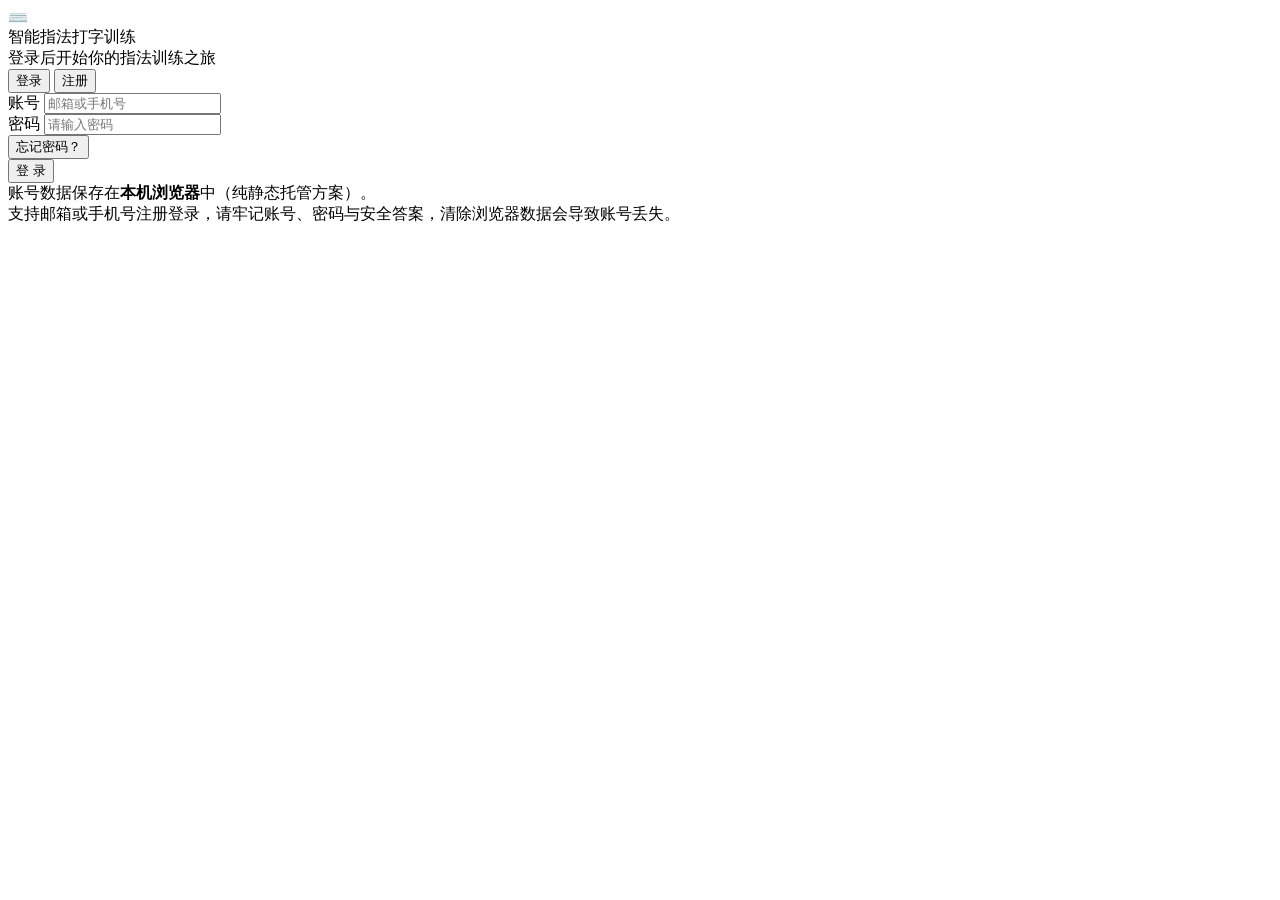
==== index.html @ c4fc469d "Add files via upload" ====
<!DOCTYPE html>
<html lang="zh-CN">
<head>
<meta charset="UTF-8">
<meta name="viewport" content="width=device-width, initial-scale=1.0">
<title>登录 · 智能指法打字训练</title>
<link rel="stylesheet" href="css/style.css">
</head>
<body class="auth-body">
  <div class="auth-card">
    <div class="auth-logo">
      <div class="lg-icon">⌨️</div>
      <div class="lg-name">智能指法打字训练</div>
      <div class="lg-sub">登录后开始你的指法训练之旅</div>
    </div>

    <div class="auth-tabs">
      <button class="auth-tab active" id="tabLogin">登录</button>
      <button class="auth-tab" id="tabRegister">注册</button>
    </div>

    <!-- 登录表单 -->
    <form class="auth-form" id="formLogin" novalidate>
      <div class="field">
        <label for="loginAccount">账号</label>
        <input type="text" id="loginAccount" placeholder="邮箱或手机号" autocomplete="username">
      </div>
      <div class="field">
        <label for="loginPassword">密码</label>
        <input type="password" id="loginPassword" placeholder="请输入密码" autocomplete="current-password">
      </div>
      <div class="forgot-row"><button type="button" class="link-btn" id="btnForgot">忘记密码？</button></div>
      <div class="auth-error" id="loginError"></div>
      <button type="submit" class="btn auth-submit">登 录</button>
    </form>

    <!-- 注册表单（三步滑动向导） -->
    <form class="auth-form" id="formRegister" style="display:none" novalidate>
      <div class="reg-slider">
        <div class="reg-steps-track" id="regTrack">
          <!-- 第 1 步：基本信息 -->
          <div class="reg-step">
            <div class="reg-step-title">第 <b>1</b> 步 · 基本信息</div>
            <div class="field">
              <label for="regUsername">昵称</label>
              <input type="text" id="regUsername" placeholder="给自己起个昵称" autocomplete="nickname">
            </div>
            <div class="reg-type-tabs">
              <button type="button" class="reg-type-tab active" data-type="email">邮箱注册</button>
              <button type="button" class="reg-type-tab" data-type="phone">手机号注册</button>
            </div>
            <div class="field">
              <label for="regAccount" id="regAccountLabel">邮箱</label>
              <input type="text" id="regAccount" placeholder="用于登录的邮箱" autocomplete="email">
            </div>
          </div>
          <!-- 第 2 步：设置密码 -->
          <div class="reg-step">
            <div class="reg-step-title">第 <b>2</b> 步 · 设置密码</div>
            <div class="field">
              <label for="regPassword">密码</label>
              <input type="password" id="regPassword" placeholder="至少6位，需含字母和数字" autocomplete="new-password">
            </div>
            <div class="field">
              <label for="regPassword2">确认密码</label>
              <input type="password" id="regPassword2" placeholder="再次输入密码" autocomplete="new-password">
            </div>
          </div>
          <!-- 第 3 步：安全问题 -->
          <div class="reg-step">
            <div class="reg-step-title">第 <b>3</b> 步 · 安全问题</div>
            <div class="field">
              <label for="regSecQ">安全问题（用于找回密码）</label>
              <select id="regSecQ" class="auth-select"></select>
            </div>
            <div class="field">
              <label for="regSecA">安全答案</label>
              <input type="text" id="regSecA" placeholder="填写答案，请牢记" autocomplete="off">
            </div>
          </div>
        </div>
      </div>

      <div class="reg-progress" id="regProgress">
        <span class="dot active"></span><span class="dot"></span><span class="dot"></span>
      </div>
      <div class="auth-error" id="regError"></div>
      <div class="reg-nav">
        <button type="button" class="btn ghost" id="regPrev" style="display:none">上一步</button>
        <button type="button" class="btn" id="regNext">下一步</button>
        <button type="submit" class="btn auth-submit" id="regSubmit" style="display:none">注 册</button>
      </div>
    </form>

    <!-- 忘记密码表单 -->
    <form class="auth-form" id="formForgot" style="display:none" novalidate>
      <div class="field">
        <label for="forgotAccount">账号</label>
        <input type="text" id="forgotAccount" placeholder="注册时用的邮箱或手机号">
      </div>
      <div class="field" id="forgotQField" style="display:none">
        <label>安全问题</label>
        <div class="sec-question" id="forgotQuestion"></div>
        <input type="text" id="forgotAnswer" placeholder="请输入安全答案">
      </div>
      <div class="field" id="forgotPw1" style="display:none">
        <label for="forgotPassword">新密码</label>
        <input type="password" id="forgotPassword" placeholder="至少6位，需含字母和数字">
      </div>
      <div class="field" id="forgotPw2" style="display:none">
        <label for="forgotPassword2">确认新密码</label>
        <input type="password" id="forgotPassword2" placeholder="再次输入新密码">
      </div>
      <div class="auth-error" id="forgotError"></div>
      <button type="submit" class="btn auth-submit" id="forgotSubmit">下一步</button>
      <button type="button" class="btn ghost block" id="btnBackLogin">← 返回登录</button>
    </form>

    <div class="auth-note">
      账号数据保存在<b>本机浏览器</b>中（纯静态托管方案）。<br>
      支持邮箱或手机号注册登录，请牢记账号、密码与安全答案，清除浏览器数据会导致账号丢失。
    </div>
  </div>

  <script src="js/common.js"></script>
  <script src="js/auth.js"></script>
</body>
</html>
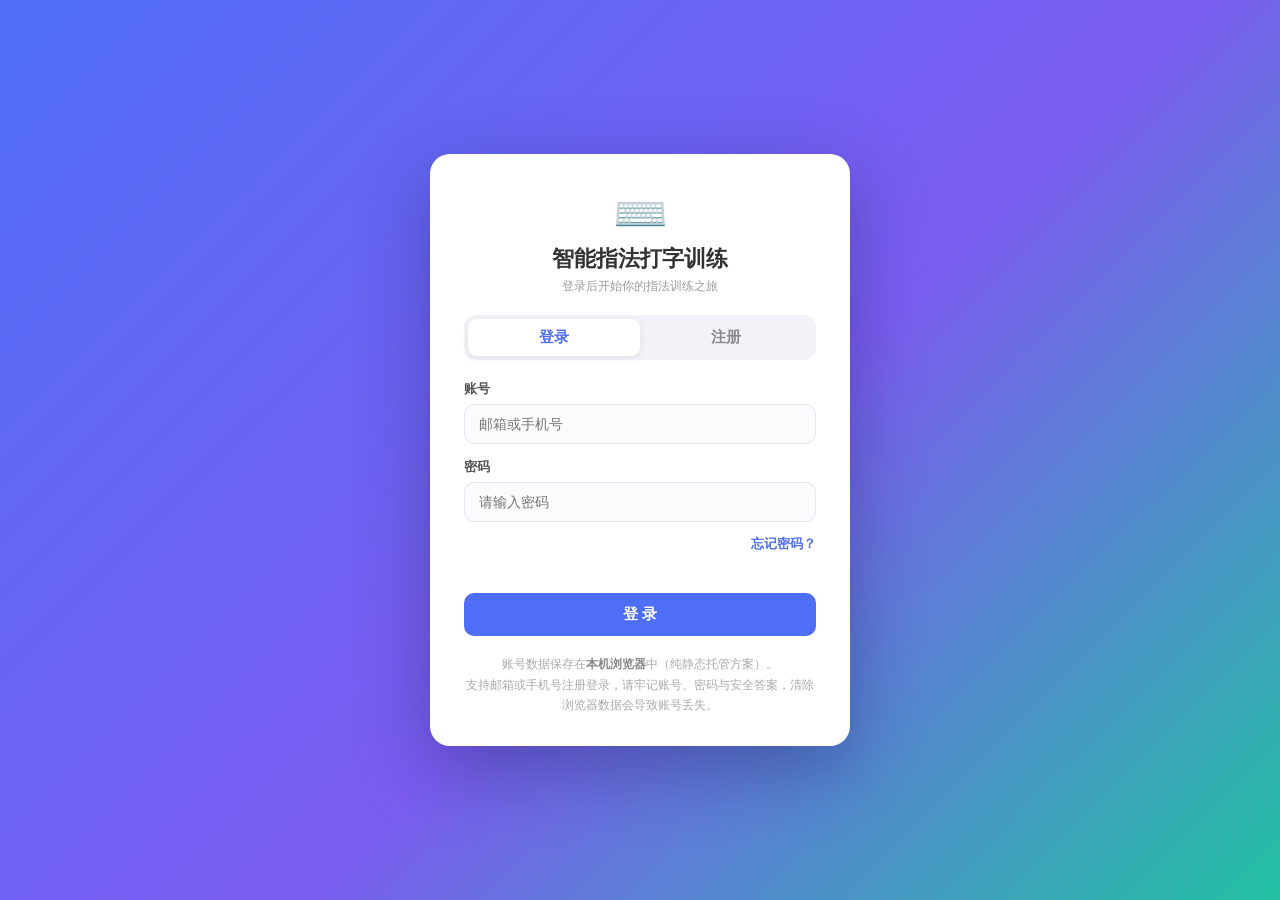
==== commit 1de42cac: "Add files via upload" ====
--- a/index.html
+++ b/index.html
@@ -3,10 +3,299 @@
 <head>
 <meta charset="UTF-8">
 <meta name="viewport" content="width=device-width, initial-scale=1.0">
-<title>登录 · 智能指法打字训练</title>
-<link rel="stylesheet" href="css/style.css">
+<title>智能指法打字训练</title>
+<style>
+/* ============================================================
+   智能指法打字训练 · 全站样式（内联）
+   ============================================================ */
+:root{
+  --bg:#f4f6fb; --bg2:#ffffff; --card:#ffffff;
+  --text:#1f2430; --text-sub:#6b7280;
+  --accent:#4f6ef7; --accent2:#22c1a3;
+  --border:#e5e9f2; --shadow:0 6px 24px rgba(30,41,80,.08);
+  --key-bg:#ffffff; --key-text:#2b3446; --key-border:#d4dae6;
+  --ok:#22a06b; --bad:#e5484d;
+  --hand-left:#5b9bd5; --hand-right:#f0a24b; --hand-thumb:#43c59e;
+  --nav-bg:linear-gradient(135deg,#4f6ef7 0%,#7b5cf0 100%);
+  --nav-text:#ffffff;
+}
+body[data-theme="dark"]{
+  --bg:#12151d; --bg2:#1a1f2b; --card:#1e2432;
+  --text:#e7eaf2; --text-sub:#9aa3b5;
+  --accent:#7c92ff; --accent2:#35d6b2;
+  --border:#2b3245; --shadow:0 6px 24px rgba(0,0,0,.4);
+  --key-bg:#232a3a; --key-text:#e7eaf2; --key-border:#39415a;
+  --nav-bg:linear-gradient(135deg,#3a4bd8 0%,#5d3fd6 100%);
+}
+body[data-theme="forest"]{
+  --bg:#eef5ef; --bg2:#f6fbf7; --card:#ffffff;
+  --text:#213528; --text-sub:#61706a;
+  --accent:#2f8f5b; --accent2:#6bbf59;
+  --border:#d6e5da; --key-bg:#ffffff; --key-border:#c8dacd;
+  --nav-bg:linear-gradient(135deg,#2f8f5b 0%,#4aa86e 100%);
+}
+body[data-theme="ocean"]{
+  --bg:#eef5fb; --bg2:#f6fafd; --card:#ffffff;
+  --text:#14314d; --text-sub:#5c7489;
+  --accent:#0e7fd0; --accent2:#12b3c9;
+  --border:#d3e2f0; --key-bg:#ffffff; --key-border:#c2d6e8;
+  --nav-bg:linear-gradient(135deg,#0e7fd0 0%,#12a0c9 100%);
+}
+body[data-theme="sakura"]{
+  --bg:#fdf2f5; --bg2:#fff7f9; --card:#ffffff;
+  --text:#4a2733; --text-sub:#8a6a76;
+  --accent:#e05b8a; --accent2:#f08ab0;
+  --border:#f0d5de; --key-bg:#ffffff; --key-border:#ebc9d4;
+  --nav-bg:linear-gradient(135deg,#e05b8a 0%,#f07aa0 100%);
+}
+*{box-sizing:border-box;margin:0;padding:0}
+html,body{height:100%}
+body{font-family:"Segoe UI","Microsoft YaHei","PingFang SC","Noto Sans SC","Helvetica Neue",Arial,sans-serif;background:var(--bg);color:var(--text);transition:background .3s,color .3s;overflow-x:hidden}
+button{font-family:inherit;cursor:pointer;border:none;background:none;color:inherit}
+input,textarea{font-family:inherit}
+a{color:var(--accent)}
+
+.btn{display:inline-flex;align-items:center;justify-content:center;gap:6px;background:var(--accent);color:#fff;border-radius:10px;padding:10px 20px;font-size:14px;font-weight:600;transition:transform .12s,filter .12s}
+.btn:hover{filter:brightness(1.06);transform:translateY(-1px)}
+.btn:active{transform:translateY(0)}
+.btn.secondary{background:var(--accent2)}
+.btn.ghost{background:transparent;color:var(--accent);border:1.5px solid var(--accent)}
+.btn.small{padding:6px 14px;font-size:13px}
+.btn.block{width:100%}
+.card{background:var(--card);border:1px solid var(--border);border-radius:16px;box-shadow:var(--shadow);padding:22px;margin-bottom:20px}
+.card h3{font-size:17px;margin-bottom:14px;display:flex;align-items:center;gap:8px}
+.card h3 .badge{font-size:12px;background:var(--accent);color:#fff;border-radius:20px;padding:2px 10px;font-weight:600}
+
+/* 登录/注册/找回 */
+.auth-body{min-height:100vh;display:flex;align-items:center;justify-content:center;background:linear-gradient(135deg,#4f6ef7 0%,#7b5cf0 55%,#22c1a3 100%);padding:20px}
+.auth-card{width:100%;max-width:420px;background:#fff;border-radius:20px;box-shadow:0 24px 70px rgba(20,30,80,.35);padding:34px 34px 30px}
+.auth-logo{text-align:center;margin-bottom:6px}
+.auth-logo .lg-icon{font-size:44px}
+.auth-logo .lg-name{font-size:22px;font-weight:800;color:#333;margin-top:4px}
+.auth-logo .lg-sub{font-size:12px;color:#999;margin-top:4px}
+.auth-tabs{display:flex;background:#f1f3f9;border-radius:12px;padding:4px;margin:20px 0}
+.auth-tab{flex:1;text-align:center;padding:9px 0;border-radius:9px;font-size:15px;font-weight:700;color:#888;transition:all .2s}
+.auth-tab.active{background:#fff;color:#4f6ef7;box-shadow:0 2px 8px rgba(0,0,0,.08)}
+.reg-type-tabs{display:flex;background:#f1f3f9;border-radius:10px;padding:3px;margin-bottom:14px}
+.reg-type-tab{flex:1;text-align:center;padding:7px 0;border-radius:8px;font-size:13px;font-weight:700;color:#888;transition:all .2s}
+.reg-type-tab.active{background:#fff;color:#4f6ef7;box-shadow:0 1px 5px rgba(0,0,0,.08)}
+.forgot-row{text-align:right;margin:-2px 0 10px}
+.link-btn{color:#4f6ef7;font-size:13px;font-weight:600}
+.link-btn:hover{text-decoration:underline}
+.auth-select{width:100%;padding:11px 14px;border:1.5px solid #e2e6ef;border-radius:10px;font-size:14px;background:#fafbfd;color:#333}
+.auth-select:focus{outline:none;border-color:#4f6ef7;background:#fff}
+.sec-question{background:#f1f3f9;border-radius:8px;padding:10px 12px;font-size:14px;font-weight:600;color:#555;margin-bottom:8px}
+.reg-slider{overflow:hidden}
+.reg-steps-track{display:flex;transition:transform .32s ease}
+.reg-step{flex:0 0 100%;min-width:100%}
+.reg-step-title{font-size:14px;font-weight:700;color:#888;margin-bottom:14px}
+.reg-step-title b{color:#4f6ef7}
+.reg-progress{display:flex;justify-content:center;gap:8px;margin:14px 0 8px}
+.reg-progress .dot{width:8px;height:8px;border-radius:50%;background:#d8dbe5;transition:all .2s}
+.reg-progress .dot.active{background:#4f6ef7;width:22px;border-radius:5px}
+.reg-nav{display:flex;gap:10px;margin-top:12px}
+.reg-nav .btn{flex:1}
+.auth-form .field{margin-bottom:14px}
+.auth-form label{display:block;font-size:13px;font-weight:600;color:#555;margin-bottom:6px}
+.auth-form input{width:100%;padding:11px 14px;border:1.5px solid #e2e6ef;border-radius:10px;font-size:14px;background:#fafbfd;transition:border-color .15s}
+.auth-form input:focus{outline:none;border-color:#4f6ef7;background:#fff}
+.auth-form input.err{border-color:#e5484d}
+.auth-error{min-height:18px;font-size:13px;color:#e5484d;margin:2px 0 8px}
+.auth-submit{width:100%;padding:12px;font-size:15px;font-weight:700;margin-top:4px}
+.auth-note{margin-top:18px;text-align:center;font-size:12px;color:#aaa;line-height:1.7}
+.auth-note b{color:#888}
+
+/* 导航栏 */
+.navbar{position:sticky;top:0;z-index:50;background:var(--nav-bg);color:var(--nav-text);display:flex;align-items:center;gap:14px;padding:0 20px;height:60px;box-shadow:0 2px 12px rgba(0,0,0,.18)}
+.navbar .logo{font-size:18px;font-weight:700;white-space:nowrap}
+.nav-tabs{display:flex;gap:4px;flex:1;overflow-x:auto}
+.nav-tab{color:rgba(255,255,255,.85);padding:8px 14px;border-radius:9px;font-size:14px;font-weight:600;transition:background .2s;white-space:nowrap}
+.nav-tab:hover{background:rgba(255,255,255,.15)}
+.nav-tab.active{background:rgba(255,255,255,.95);color:#3b4bd8}
+.nav-actions{display:flex;align-items:center;gap:8px}
+.nav-user{display:flex;align-items:center;gap:8px;background:rgba(255,255,255,.16);border-radius:20px;padding:5px 13px;font-size:13px;font-weight:600}
+.nav-user .avatar{width:26px;height:26px;border-radius:50%;background:#fff;color:#4f6ef7;display:flex;align-items:center;justify-content:center;font-weight:800;font-size:13px}
+.icon-btn{background:rgba(255,255,255,.16);border-radius:9px;padding:7px 11px;font-size:13px;color:#fff;font-weight:600;transition:background .2s}
+.icon-btn:hover{background:rgba(255,255,255,.3)}
+
+.container{max-width:1200px;margin:0 auto;padding:22px}
+.page{display:none;animation:fade .3s}
+.page.active{display:block}
+@keyframes fade{from{opacity:0;transform:translateY(8px)}to{opacity:1;transform:none}}
+.page-title{font-size:25px;font-weight:700;margin-bottom:6px}
+.page-desc{color:var(--text-sub);margin-bottom:20px;font-size:14px}
+
+/* 首页 */
+.hero{background:linear-gradient(135deg,var(--accent) 0%,#7b5cf0 100%);color:#fff;border-radius:20px;padding:30px 32px;margin-bottom:22px;box-shadow:0 12px 34px rgba(60,70,180,.25)}
+.hero .h-hi{font-size:26px;font-weight:800}
+.hero .h-sub{opacity:.92;font-size:14px;margin-top:8px;line-height:1.7}
+.hero .h-cta{display:flex;gap:10px;margin-top:18px;flex-wrap:wrap}
+.hero .btn{background:#fff;color:#4f6ef7}
+.hero .btn:hover{filter:none;background:#f4f6ff}
+.module-grid{display:grid;grid-template-columns:repeat(auto-fit,minmax(230px,1fr));gap:18px;margin-bottom:22px}
+.module-card{background:var(--card);border:1px solid var(--border);border-radius:18px;padding:26px 22px;cursor:pointer;text-align:left;position:relative;overflow:hidden;transition:transform .15s,box-shadow .15s,border-color .15s}
+.module-card:hover{transform:translateY(-5px);box-shadow:var(--shadow);border-color:var(--accent)}
+.module-card .mc-icon{font-size:36px;margin-bottom:12px}
+.module-card .mc-name{font-size:18px;font-weight:800;margin-bottom:6px}
+.module-card .mc-desc{font-size:13px;color:var(--text-sub);line-height:1.6}
+.module-card .mc-tag{position:absolute;top:16px;right:16px;font-size:11px;background:var(--accent);color:#fff;border-radius:20px;padding:2px 10px;font-weight:700}
+.module-card.c1 .mc-tag{background:#4f6ef7}
+.module-card.c2 .mc-tag{background:#f0a24b}
+.module-card.c3 .mc-tag{background:#22a06b}
+.module-card.c4 .mc-tag{background:#e05b8a}
+.quick-stats{display:grid;grid-template-columns:repeat(auto-fit,minmax(150px,1fr));gap:14px;margin-bottom:22px}
+.quick-stat{background:var(--card);border:1px solid var(--border);border-radius:14px;padding:18px;text-align:center}
+.quick-stat .qs-v{font-size:26px;font-weight:800;color:var(--accent)}
+.quick-stat .qs-l{font-size:13px;color:var(--text-sub);margin-top:4px}
+.home-cols{display:grid;grid-template-columns:1.2fr 1fr;gap:18px}
+@media(max-width:820px){.home-cols{grid-template-columns:1fr}}
+
+/* 学习模块 */
+.learn-top{display:flex;gap:20px;flex-wrap:wrap;align-items:stretch}
+.hands-card{flex:0 0 auto}
+.keyboard-card{flex:1 1 620px;min-width:0}
+.hands-wrap{display:flex;gap:10px;justify-content:center;align-items:flex-end}
+.hand-box{text-align:center}
+.hand-box .hand-label{font-size:13px;font-weight:700;margin-bottom:4px}
+.hand-box.left .hand-label{color:var(--hand-left)}
+.hand-box.right .hand-label{color:var(--hand-right)}
+.hand-svg{width:130px;height:auto;filter:drop-shadow(0 6px 8px rgba(0,0,0,.20))}
+.finger .finger-shape{transition:transform .1s ease,filter .1s ease}
+.finger.pressed .finger-shape{transform:translateY(9px);filter:brightness(.82)}
+.keyboard{display:flex;flex-direction:column;gap:7px;user-select:none;transform-origin:top left}
+.kb-row{display:flex;gap:6px;justify-content:center}
+.key{min-width:46px;height:46px;padding:4px 3px;background:var(--key-bg);color:var(--key-text);border:1px solid var(--key-border);border-bottom:3px solid var(--key-border);border-radius:8px;font-size:13px;font-weight:600;display:flex;flex-direction:column;align-items:center;justify-content:center;line-height:1.1;position:relative;transition:transform .06s,border-color .1s,background .1s}
+.key small{font-size:9px;font-weight:400;opacity:.55;margin-top:1px}
+.key:hover{border-color:var(--accent)}
+.key.active{transform:translateY(2px);border-bottom-width:1px;background:var(--accent);color:#fff}
+.key.active small{color:#fff;opacity:.8}
+.key.hand-left{border-left:3px solid var(--hand-left)}
+.key.hand-right{border-left:3px solid var(--hand-right)}
+.key.hand-thumb{border-left:3px solid var(--hand-thumb)}
+.key.wide1{min-width:70px}.key.wide2{min-width:88px}.key.wide3{min-width:110px}
+.key.space{min-width:330px}.key.fn{font-size:11px}
+#keyTooltip{position:fixed;z-index:200;pointer-events:none;background:var(--card);border:1px solid var(--border);border-radius:12px;box-shadow:var(--shadow);padding:14px 16px;width:230px;opacity:0;transform:translateY(6px);transition:opacity .15s,transform .15s}
+#keyTooltip.show{opacity:1;transform:none}
+#keyTooltip .tt-char{font-size:22px;font-weight:800;color:var(--accent)}
+#keyTooltip .tt-line{margin-top:7px;font-size:13px;color:var(--text-sub);line-height:1.6}
+#keyTooltip .tt-line b{color:var(--text)}
+#keyTooltip .tt-tip{margin-top:8px;font-size:12px;color:var(--text);background:var(--bg);border-radius:8px;padding:8px 10px;line-height:1.6}
+.legend{display:flex;gap:16px;flex-wrap:wrap;font-size:13px;color:var(--text-sub);margin-top:12px}
+.legend .dot{display:inline-block;width:11px;height:11px;border-radius:50%;margin-right:6px;vertical-align:middle}
+
+/* 闯关/练习 */
+.level-grid{display:grid;grid-template-columns:repeat(auto-fill,minmax(210px,1fr));gap:14px}
+.level-item{background:var(--card);border:1px solid var(--border);border-radius:14px;padding:16px;cursor:pointer;transition:transform .12s,box-shadow .12s,border-color .12s;position:relative}
+.level-item:hover{transform:translateY(-3px);box-shadow:var(--shadow)}
+.level-item.locked{opacity:.55;cursor:not-allowed}
+.level-item.locked:hover{transform:none;box-shadow:none}
+.level-item .lv-num{font-size:12px;color:var(--accent);font-weight:700}
+.level-item .lv-name{font-size:15px;font-weight:700;margin:6px 0 4px}
+.level-item .lv-cat{font-size:12px;color:var(--text-sub)}
+.level-item .lv-stars{position:absolute;top:14px;right:14px;font-size:16px;letter-spacing:2px}
+.level-item .lv-target{font-size:12px;color:var(--text-sub);margin-top:10px;line-height:1.7}
+.level-item .lv-lock{position:absolute;top:12px;right:12px;font-size:16px}
+.cat-tabs{display:flex;gap:10px;flex-wrap:wrap;margin-bottom:16px}
+.cat-tab{padding:8px 16px;border-radius:20px;background:var(--bg2);border:1.5px solid var(--border);font-size:14px;font-weight:600;color:var(--text-sub)}
+.cat-tab.active{background:var(--accent);color:#fff;border-color:var(--accent)}
+.practice-grid{display:grid;grid-template-columns:repeat(auto-fill,minmax(230px,1fr));gap:14px}
+.practice-item{background:var(--card);border:1px solid var(--border);border-radius:14px;padding:18px;cursor:pointer;transition:transform .12s,box-shadow .12s}
+.practice-item:hover{transform:translateY(-3px);box-shadow:var(--shadow)}
+.practice-item .pi-icon{font-size:26px;margin-bottom:8px}
+.practice-item .pi-name{font-weight:700;font-size:15px}
+.practice-item .pi-desc{font-size:12px;color:var(--text-sub);margin-top:4px}
+.custom-area{width:100%;min-height:110px;border:1.5px solid var(--border);border-radius:12px;padding:12px;font-size:14px;background:var(--bg2);color:var(--text);resize:vertical}
+
+/* 打字弹窗 */
+.modal{position:fixed;inset:0;z-index:100;background:rgba(10,14,26,.55);display:none;align-items:center;justify-content:center;padding:20px}
+.modal.open{display:flex}
+.typing-box{background:var(--card);border-radius:18px;box-shadow:0 20px 60px rgba(0,0,0,.35);width:min(880px,96vw);max-height:92vh;overflow:auto;padding:24px}
+.typing-head{display:flex;align-items:center;justify-content:space-between;margin-bottom:14px}
+.typing-title{font-size:18px;font-weight:700}
+.typing-title small{display:block;font-size:12px;font-weight:400;color:var(--text-sub);margin-top:2px}
+.prompt-area{text-align:center;font-size:20px;font-weight:700;color:var(--accent2);min-height:30px;margin-bottom:12px}
+.stat-bar{display:flex;gap:12px;flex-wrap:wrap;margin-bottom:16px}
+.stat-chip{flex:1;min-width:90px;background:var(--bg2);border:1px solid var(--border);border-radius:12px;padding:10px 12px;text-align:center}
+.stat-chip .sv{font-size:20px;font-weight:800;color:var(--accent)}
+.stat-chip .sl{font-size:12px;color:var(--text-sub);margin-top:2px}
+.text-display{font-family:"Consolas","Menlo","Courier New",monospace;font-size:26px;line-height:1.9;letter-spacing:1px;background:var(--bg2);border:1px solid var(--border);border-radius:14px;padding:20px 22px;min-height:120px;white-space:pre-wrap;word-break:break-all}
+.text-display .ch{color:var(--text-sub)}
+.text-display .ch.current{background:var(--accent);color:#fff;border-radius:4px;padding:0 1px;animation:blink 1s infinite}
+.text-display .ch.ok{color:var(--ok)}
+.text-display .ch.bad{color:var(--bad);background:rgba(229,72,77,.12);border-radius:3px}
+@keyframes blink{50%{opacity:.6}}
+.focus-tip{margin-top:10px;font-size:13px;color:var(--text-sub);text-align:center}
+.finger-hint{min-height:22px;font-size:13px;color:var(--accent2);margin-top:8px;font-weight:600}
+.result-panel{display:none;margin-top:16px;border-top:1px dashed var(--border);padding-top:16px}
+.result-panel.show{display:block}
+.result-head{text-align:center;margin-bottom:14px}
+.result-head .rh-stars{font-size:34px;letter-spacing:4px;margin-bottom:4px}
+.result-head .rh-title{font-size:20px;font-weight:800}
+.result-head .rh-sub{font-size:13px;color:var(--text-sub);margin-top:4px}
+.result-grid{display:grid;grid-template-columns:repeat(auto-fit,minmax(120px,1fr));gap:12px;margin-bottom:16px}
+.result-card{background:var(--bg2);border:1px solid var(--border);border-radius:12px;padding:14px;text-align:center}
+.result-card .rv{font-size:22px;font-weight:800;color:var(--accent)}
+.result-card .rl{font-size:12px;color:var(--text-sub);margin-top:2px}
+.err-dist{margin:10px 0;display:flex;flex-direction:column;gap:8px}
+.err-row{display:flex;align-items:center;gap:10px;font-size:13px}
+.err-row .k{width:60px;font-weight:700}
+.err-row .bar{flex:1;height:10px;background:var(--bg2);border-radius:6px;overflow:hidden}
+.err-row .bar i{display:block;height:100%;background:var(--bad);border-radius:6px}
+.err-row .n{width:30px;text-align:right;color:var(--text-sub)}
+.err-list{font-size:13px;color:var(--text-sub);line-height:1.8;max-height:120px;overflow:auto}
+.result-actions{display:flex;gap:12px;justify-content:center;margin-top:16px;flex-wrap:wrap}
+.result-head .rh-emoji{font-size:46px;line-height:1}
+.result-head.success .rh-title{color:var(--ok)}
+.result-head.fail .rh-title{color:var(--bad)}
+.rh-stars.big{font-size:44px;letter-spacing:6px;line-height:1.2}
+.pop{animation:pop .55s cubic-bezier(.2,1.4,.4,1) both}
+@keyframes pop{0%{transform:scale(.2);opacity:0}70%{transform:scale(1.25)}100%{transform:scale(1);opacity:1}}
+.fail-reasons{margin:12px auto 8px;max-width:420px;text-align:left;background:var(--bg2);border:1px solid var(--border);border-radius:12px;padding:12px 16px;font-size:13px;line-height:1.9}
+.fail-reasons .fr-title{font-weight:700;color:var(--bad);margin-bottom:4px}
+.fail-reasons ul{margin-left:18px}
+.celebrate-title{font-size:24px;font-weight:800;color:var(--ok)}
+.confetti-container{position:fixed;inset:0;pointer-events:none;z-index:400;overflow:hidden}
+.confetti-container i{position:absolute;top:-24px;border-radius:2px;opacity:.95;animation:confettiFall linear forwards}
+@keyframes confettiFall{0%{transform:translateY(0) rotate(0deg)}100%{transform:translateY(112vh) rotate(760deg);opacity:.1}}
+
+/* 统计中心 */
+.stats-grid{display:grid;grid-template-columns:repeat(auto-fit,minmax(150px,1fr));gap:14px;margin-bottom:20px}
+.stat-summary{background:var(--card);border:1px solid var(--border);border-radius:14px;padding:18px;text-align:center}
+.stat-summary .sv{font-size:28px;font-weight:800;color:var(--accent)}
+.stat-summary .sl{font-size:13px;color:var(--text-sub);margin-top:4px}
+canvas#progressChart{width:100%;height:260px;display:block}
+.ach-grid{display:grid;grid-template-columns:repeat(auto-fill,minmax(180px,1fr));gap:12px}
+.ach-item{background:var(--card);border:1px solid var(--border);border-radius:14px;padding:16px;text-align:center;opacity:.45;filter:grayscale(.8);transition:opacity .3s,filter .3s}
+.ach-item.unlocked{opacity:1;filter:none;border-color:var(--accent)}
+.ach-item .ai-icon{font-size:30px}
+.ach-item .ai-name{font-weight:700;font-size:14px;margin-top:6px}
+.ach-item .ai-desc{font-size:12px;color:var(--text-sub);margin-top:4px}
+.lb-table,.history-table{width:100%;border-collapse:collapse;font-size:14px}
+.lb-table th,.lb-table td,.history-table th,.history-table td{padding:10px 12px;text-align:left;border-bottom:1px solid var(--border)}
+.lb-table th,.history-table th{color:var(--text-sub);font-size:12px;font-weight:600}
+.lb-table .rank{font-weight:800;color:var(--accent)}
+.history-table{font-size:13px}
+.daily-box{text-align:center;padding:10px}
+.daily-box .dt-title{font-size:16px;font-weight:700;margin-bottom:6px}
+.daily-box .dt-desc{color:var(--text-sub);font-size:13px;margin-bottom:14px}
+
+#toast{position:fixed;bottom:28px;left:50%;transform:translateX(-50%) translateY(20px);background:var(--card);color:var(--text);border:1px solid var(--border);border-radius:12px;box-shadow:var(--shadow);padding:12px 22px;font-size:14px;font-weight:600;opacity:0;z-index:300;transition:opacity .25s,transform .25s;max-width:90vw;text-align:center}
+#toast.show{opacity:1;transform:translateX(-50%) translateY(0)}
+#toast .t-icon{margin-right:6px}
+
+@media(max-width:760px){
+  .navbar{flex-wrap:wrap;height:auto;padding:10px 12px;gap:8px}
+  .nav-tabs{order:3;width:100%}
+  .keyboard-card{min-width:0}
+  .text-display{font-size:20px}
+  .auth-card{padding:26px 20px}
+}
+</style>
 </head>
-<body class="auth-body">
+<body>
+
+<!-- ======================= 登录 / 注册 / 找回密码界面 ======================= -->
+<div id="authScreen" class="auth-body">
   <div class="auth-card">
     <div class="auth-logo">
       <div class="lg-icon">⌨️</div>
@@ -38,7 +327,6 @@
     <form class="auth-form" id="formRegister" style="display:none" novalidate>
       <div class="reg-slider">
         <div class="reg-steps-track" id="regTrack">
-          <!-- 第 1 步：基本信息 -->
           <div class="reg-step">
             <div class="reg-step-title">第 <b>1</b> 步 · 基本信息</div>
             <div class="field">
@@ -54,7 +342,6 @@
               <input type="text" id="regAccount" placeholder="用于登录的邮箱" autocomplete="email">
             </div>
           </div>
-          <!-- 第 2 步：设置密码 -->
           <div class="reg-step">
             <div class="reg-step-title">第 <b>2</b> 步 · 设置密码</div>
             <div class="field">
@@ -66,7 +353,6 @@
               <input type="password" id="regPassword2" placeholder="再次输入密码" autocomplete="new-password">
             </div>
           </div>
-          <!-- 第 3 步：安全问题 -->
           <div class="reg-step">
             <div class="reg-step-title">第 <b>3</b> 步 · 安全问题</div>
             <div class="field">
@@ -80,7 +366,6 @@
           </div>
         </div>
       </div>
-
       <div class="reg-progress" id="regProgress">
         <span class="dot active"></span><span class="dot"></span><span class="dot"></span>
       </div>
@@ -121,8 +406,1041 @@
       支持邮箱或手机号注册登录，请牢记账号、密码与安全答案，清除浏览器数据会导致账号丢失。
     </div>
   </div>
-
-  <script src="js/common.js"></script>
-  <script src="js/auth.js"></script>
+</div>
+
+<!-- ======================= 主应用界面 ======================= -->
+<div id="appScreen" style="display:none">
+  <nav class="navbar">
+    <div class="logo">⌨️ 智能指法打字训练</div>
+    <div class="nav-tabs">
+      <button class="nav-tab active" data-page="home">🏠 首页</button>
+      <button class="nav-tab" data-page="learn">🎓 学习模块</button>
+      <button class="nav-tab" data-page="challenge">🏆 闯关模块</button>
+      <button class="nav-tab" data-page="practice">✍️ 练习模块</button>
+      <button class="nav-tab" data-page="stats">📊 统计中心</button>
+    </div>
+    <div class="nav-actions">
+      <div class="nav-user" id="navUser"><span class="avatar" id="navAvatar">U</span><span id="navUsername">用户</span></div>
+      <button class="icon-btn" id="btnTheme" title="切换配色主题">🎨 主题</button>
+      <button class="icon-btn" id="btnSound" title="开关按键音效">🔊 音效</button>
+      <button class="icon-btn" id="btnLogout" title="退出登录">🚪 退出</button>
+    </div>
+  </nav>
+
+  <div class="container">
+    <section class="page active" id="page-home">
+      <div class="hero">
+        <div class="h-hi" id="heroHi">你好！</div>
+        <div class="h-sub" id="heroSub">欢迎回来，选择下方模块开始训练。指法学习 + 闯关挑战 + 自由练习 + 数据统计，一站式提升打字速度。</div>
+        <div class="h-cta">
+          <button class="btn" data-goto="challenge">🏆 开始闯关</button>
+          <button class="btn" data-goto="practice">✍️ 自由练习</button>
+        </div>
+      </div>
+      <div class="module-grid" id="moduleGrid"></div>
+      <div class="quick-stats" id="quickStats"></div>
+      <div class="home-cols">
+        <div class="card"><h3>📅 每日挑战</h3><div class="daily-box" id="dailyBoxHome"></div></div>
+        <div class="card"><h3>🏅 最新成就</h3><div id="achPreview"></div></div>
+      </div>
+    </section>
+
+    <section class="page" id="page-learn">
+      <div class="page-title">🎓 指法学习</div>
+      <div class="page-desc">将鼠标悬停在任意键位查看指法说明；点击虚拟键或直接敲击物理键盘，观察双手手指按下动画，掌握标准指法。</div>
+      <div class="learn-top">
+        <div class="card hands-card">
+          <h3>🖐️ 手部指法</h3>
+          <div class="hands-wrap">
+            <div class="hand-box left">
+              <div class="hand-label">左手</div>
+              <svg class="hand-svg" viewBox="0 0 120 170" id="handLeft">
+                <defs><linearGradient id="skinGradL" x1="0" y1="0" x2="0" y2="1"><stop offset="0" stop-color="#fbd8b2"/><stop offset="1" stop-color="#eaa97e"/></linearGradient></defs>
+                <g id="LH-pinky" class="finger finger-left"><path class="finger-shape" d="M8 82 L10 49 Q10 40 17 40 Q24 40 24 49 L26 82 Z" fill="url(#skinGradL)" stroke="#d58c5e" stroke-width="1.5" stroke-linejoin="round"/></g>
+                <g id="LH-ring" class="finger finger-left"><path class="finger-shape" d="M30 82 L32 37 Q32 28 39 28 Q46 28 46 37 L48 82 Z" fill="url(#skinGradL)" stroke="#d58c5e" stroke-width="1.5" stroke-linejoin="round"/></g>
+                <g id="LH-middle" class="finger finger-left"><path class="finger-shape" d="M52 82 L54 25 Q54 16 61 16 Q68 16 68 25 L70 82 Z" fill="url(#skinGradL)" stroke="#d58c5e" stroke-width="1.5" stroke-linejoin="round"/></g>
+                <g id="LH-index" class="finger finger-left"><path class="finger-shape" d="M74 82 L76 37 Q76 28 83 28 Q90 28 90 37 L92 82 Z" fill="url(#skinGradL)" stroke="#d58c5e" stroke-width="1.5" stroke-linejoin="round"/></g>
+                <g id="LH-thumb" class="finger finger-left"><path class="finger-shape" d="M94 82 L96 53 Q96 44 104 44 Q112 44 112 53 L114 82 Z" fill="url(#skinGradL)" stroke="#d58c5e" stroke-width="1.5" stroke-linejoin="round"/></g>
+                <path class="palm" d="M10 72 Q10 66 26 66 L94 66 Q110 66 110 72 Q110 92 104 100 L96 128 Q94 136 82 136 L38 136 Q26 136 24 128 L16 100 Q10 92 10 72 Z" fill="url(#skinGradL)" stroke="#d58c5e" stroke-width="1.5" stroke-linejoin="round"/>
+                <rect class="cuff" x="24" y="122" width="72" height="16" rx="8" fill="#5b8fc9" stroke="#3d70a5" stroke-width="1.5"/>
+              </svg>
+            </div>
+            <div class="hand-box right">
+              <div class="hand-label">右手</div>
+              <svg class="hand-svg" viewBox="0 0 120 170" id="handRight">
+                <defs><linearGradient id="skinGradR" x1="0" y1="0" x2="0" y2="1"><stop offset="0" stop-color="#fbd8b2"/><stop offset="1" stop-color="#eaa97e"/></linearGradient></defs>
+                <g id="RH-thumb" class="finger finger-right"><path class="finger-shape" d="M8 82 L10 53 Q10 44 18 44 Q26 44 26 53 L28 82 Z" fill="url(#skinGradR)" stroke="#d58c5e" stroke-width="1.5" stroke-linejoin="round"/></g>
+                <g id="RH-index" class="finger finger-right"><path class="finger-shape" d="M30 82 L32 37 Q32 28 39 28 Q46 28 46 37 L48 82 Z" fill="url(#skinGradR)" stroke="#d58c5e" stroke-width="1.5" stroke-linejoin="round"/></g>
+                <g id="RH-middle" class="finger finger-right"><path class="finger-shape" d="M52 82 L54 25 Q54 16 61 16 Q68 16 68 25 L70 82 Z" fill="url(#skinGradR)" stroke="#d58c5e" stroke-width="1.5" stroke-linejoin="round"/></g>
+                <g id="RH-ring" class="finger finger-right"><path class="finger-shape" d="M74 82 L76 37 Q76 28 83 28 Q90 28 90 37 L92 82 Z" fill="url(#skinGradR)" stroke="#d58c5e" stroke-width="1.5" stroke-linejoin="round"/></g>
+                <g id="RH-pinky" class="finger finger-right"><path class="finger-shape" d="M96 82 L98 49 Q98 40 105 40 Q112 40 112 49 L114 82 Z" fill="url(#skinGradR)" stroke="#d58c5e" stroke-width="1.5" stroke-linejoin="round"/></g>
+                <path class="palm" d="M10 72 Q10 66 26 66 L94 66 Q110 66 110 72 Q110 92 104 100 L96 128 Q94 136 82 136 L38 136 Q26 136 24 128 L16 100 Q10 92 10 72 Z" fill="url(#skinGradR)" stroke="#d58c5e" stroke-width="1.5" stroke-linejoin="round"/>
+                <rect class="cuff" x="24" y="122" width="72" height="16" rx="8" fill="#e89345" stroke="#c4792c" stroke-width="1.5"/>
+              </svg>
+            </div>
+          </div>
+          <div class="legend">
+            <span><span class="dot" style="background:var(--hand-left)"></span>左手键位</span>
+            <span><span class="dot" style="background:var(--hand-right)"></span>右手键位</span>
+            <span><span class="dot" style="background:var(--hand-thumb)"></span>拇指（空格）</span>
+          </div>
+        </div>
+        <div class="card keyboard-card">
+          <h3>⌨️ 标准 QWERTY 键盘 <span class="badge">点击或敲击按键</span></h3>
+          <div class="keyboard" id="keyboard"></div>
+          <div class="legend">基准键位：A S D F 与 J K L ; 手指常驻于此，其余键击打后迅速回弹。</div>
+        </div>
+      </div>
+    </section>
+
+    <section class="page" id="page-challenge">
+      <div class="page-title">🏆 闯关挑战</div>
+      <div class="page-desc">按分类解锁关卡，达成目标即可获得 1-3 星评价并解锁下一关。进度自动保存。</div>
+      <div class="cat-tabs" id="challengeCats"></div>
+      <div class="level-grid" id="levelGrid"></div>
+    </section>
+
+    <section class="page" id="page-practice">
+      <div class="page-title">✍️ 自由练习</div>
+      <div class="page-desc">选择练习类型开始训练，实时查看速度、正确率与用时，结束后查看详细统计。</div>
+      <div class="practice-grid" id="practiceGrid"></div>
+      <div class="card" id="customCard" style="display:none">
+        <h3>📝 自定义文本</h3>
+        <textarea class="custom-area" id="customText" placeholder="在此粘贴或输入你想练习的文本（至少 5 个字符）..."></textarea>
+        <div style="margin-top:12px"><button class="btn" id="btnCustomStart">开始自定义练习</button></div>
+      </div>
+    </section>
+
+    <section class="page" id="page-stats">
+      <div class="page-title">📊 统计中心</div>
+      <div class="page-desc">历史记录、进步曲线、成就徽章、排行榜与每日挑战。</div>
+      <div class="stats-grid" id="summaryGrid"></div>
+      <div class="card"><h3>📈 进步曲线（最近练习）</h3><div class="chart-wrap"><canvas id="progressChart" width="800" height="260"></canvas></div></div>
+      <div class="card"><h3>🏅 成就徽章</h3><div class="ach-grid" id="achGrid"></div></div>
+      <div class="card"><h3>🏁 本地排行榜（各练习类型最佳 WPM）</h3><div id="leaderboard"></div></div>
+      <div class="card"><h3>🗂️ 历史练习记录</h3><div style="max-height:340px;overflow:auto"><table class="history-table" id="historyTable"></table></div></div>
+    </section>
+  </div>
+</div>
+
+<div id="keyTooltip"></div>
+
+<div class="modal" id="typingModal">
+  <div class="typing-box">
+    <div class="typing-head">
+      <div class="typing-title" id="typingTitle">练习<small id="typingSub"></small></div>
+      <button class="btn ghost small" id="typingExit">✕ 退出</button>
+    </div>
+    <div class="prompt-area" id="typingPrompt"></div>
+    <div class="stat-bar">
+      <div class="stat-chip"><div class="sv" id="stWpm">0</div><div class="sl">速度 WPM</div></div>
+      <div class="stat-chip"><div class="sv" id="stCpm">0</div><div class="sl">字符/分 CPM</div></div>
+      <div class="stat-chip"><div class="sv" id="stAcc">100%</div><div class="sl">正确率</div></div>
+      <div class="stat-chip"><div class="sv" id="stTime">0s</div><div class="sl">用时</div></div>
+      <div class="stat-chip"><div class="sv" id="stStreak">0</div><div class="sl">连续正确</div></div>
+    </div>
+    <div class="text-display" id="typingText"></div>
+    <div class="focus-tip" id="focusTip" style="display:none">👆 若键盘无响应，请用鼠标点击上方文字区域后再次开始打字</div>
+    <div class="finger-hint" id="fingerHint"></div>
+    <input id="hiddenInput" type="text" autocomplete="off" autocorrect="off" autocapitalize="off" spellcheck="false" style="position:fixed;left:-9999px;opacity:0;width:1px;height:1px">
+    <div class="result-panel" id="typingResult"></div>
+  </div>
+</div>
+
+<div id="toast"></div>
+
+<script>
+/* ============================================================
+   一、通用工具、存储、哈希、会话、主题音效
+   ============================================================ */
+function $(s, r){ return (r || document).querySelector(s); }
+function $$(s, r){ return Array.from((r || document).querySelectorAll(s)); }
+function escapeHtml(s){ return String(s).replace(/[&<>"']/g, c=>({'&':'&amp;','<':'&lt;','>':'&gt;','"':'&quot;',"'":'&#39;'}[c])); }
+
+const Store = {
+  get(k, d){ try{ const v = localStorage.getItem(k); return v === null ? d : JSON.parse(v); }catch(e){ return d; } },
+  set(k, v){ try{ localStorage.setItem(k, JSON.stringify(v)); }catch(e){} },
+  remove(k){ try{ localStorage.removeItem(k); }catch(e){} }
+};
+
+function fmtTime(s){ if(s < 60) return Math.round(s) + ' 秒'; const m = Math.floor(s/60), r = Math.round(s%60); return m + ' 分 ' + r + ' 秒'; }
+function fmtDate(ts){ const d = new Date(ts); const p = n => (n<10?'0':'')+n; return d.getFullYear()+'-'+p(d.getMonth()+1)+'-'+p(d.getDate())+' '+p(d.getHours())+':'+p(d.getMinutes()); }
+
+let toastTimer = null;
+function toast(msg, icon){ let t = $('#toast'); if(!t) return; t.innerHTML = '<span class="t-icon">'+(icon||'🎉')+'</span>'+msg; t.classList.add('show'); clearTimeout(toastTimer); toastTimer = setTimeout(()=>t.classList.remove('show'), 2600); }
+
+function sha256(ascii){
+  function rightRotate(value, amount){ return (value >>> amount) | (value << (32 - amount)); }
+  var mathPow = Math.pow, maxWord = mathPow(2,32), lengthProperty = 'length';
+  var i, j, result = '';
+  var words = [], asciiBitLength = ascii[lengthProperty] * 8;
+  var hash = sha256.h = sha256.h || [];
+  var k = sha256.k = sha256.k || [];
+  var primeCounter = k[lengthProperty], isComposite = {};
+  for(var candidate = 2; primeCounter < 64; candidate++){
+    if(!isComposite[candidate]){
+      for(i = 0; i < 313; i += candidate) isComposite[i] = candidate;
+      hash[primeCounter] = (mathPow(candidate, .5) * maxWord) | 0;
+      k[primeCounter++] = (mathPow(candidate, 1/3) * maxWord) | 0;
+    }
+  }
+  ascii += '\x80';
+  while(ascii[lengthProperty] % 64 - 56) ascii += '\x00';
+  for(i = 0; i < ascii[lengthProperty]; i++){
+    j = ascii.charCodeAt(i);
+    if(j >> 8) return;
+    words[i >> 2] |= j << ((3 - i) % 4) * 8;
+  }
+  words[words[lengthProperty]] = ((asciiBitLength / maxWord) | 0);
+  words[words[lengthProperty]] = asciiBitLength;
+  for(j = 0; j < words[lengthProperty];){
+    var w = words.slice(j, j += 16), oldHash = hash;
+    hash = hash.slice(0, 8);
+    for(i = 0; i < 64; i++){
+      var w15 = w[i-15], w2 = w[i-2], a = hash[0], e = hash[4];
+      var temp1 = hash[7] + (rightRotate(e,6) ^ rightRotate(e,11) ^ rightRotate(e,25)) + ((e & hash[5]) ^ ((~e) & hash[6])) + k[i] + (w[i] = (i < 16) ? w[i] : (w[i-16] + (rightRotate(w15,7) ^ rightRotate(w15,18) ^ (w15 >>> 3)) + w[i-7] + (rightRotate(w2,17) ^ rightRotate(w2,19) ^ (w2 >>> 10))) | 0);
+      var temp2 = (rightRotate(a,2) ^ rightRotate(a,13) ^ rightRotate(a,22)) + ((a & hash[1]) ^ (a & hash[2]) ^ (hash[1] & hash[2]));
+      hash = [(temp1 + temp2) | 0].concat(hash);
+      hash[4] = (hash[4] + temp1) | 0;
+    }
+    for(i = 0; i < 8; i++) hash[i] = (hash[i] + oldHash[i]) | 0;
+  }
+  for(i = 0; i < 8; i++){
+    for(j = 3; j + 1; j--){
+      var b = (hash[i] >> (j*8)) & 255;
+      result += ((b < 16) ? 0 : '') + b.toString(16);
+    }
+  }
+  return result;
+}
+function utf8ToBinary(str){
+  const bytes = (typeof TextEncoder !== 'undefined') ? new TextEncoder().encode(str) : (function(){ const s = unescape(encodeURIComponent(str)); const a = []; for(let i=0;i<s.length;i++) a.push(s.charCodeAt(i)); return a; })();
+  let bin = ''; for(let i=0;i<bytes.length;i++) bin += String.fromCharCode(bytes[i]);
+  return bin;
+}
+function hashPassword(password, salt){ return sha256(utf8ToBinary(password + '::' + salt)); }
+function hashAnswer(answer, salt){ return sha256(utf8ToBinary(String(answer).trim().toLowerCase() + '::ans::' + salt)); }
+function randomSalt(){ return Math.random().toString(36).slice(2) + Date.now().toString(36); }
+function randomId(){ return Date.now().toString(36) + Math.random().toString(36).slice(2,8); }
+
+const SECURITY_QUESTIONS = ['你母亲的名字是？','你父亲的名字是？','你第一所学校的名称是？','你出生的城市是？','你最喜欢的食物是？','你的宠物名字是？'];
+
+const AUTH_KEY_USERS = 'tt_users';
+const AUTH_KEY_SESSION = 'tt_session';
+const Auth = {
+  users(){ return Store.get(AUTH_KEY_USERS, []); },
+  current(){ return Store.get(AUTH_KEY_SESSION, null); },
+  register(username, account, password, type, secQ, secA){
+    const users = this.users();
+    const field = type === 'phone' ? 'phone' : 'email';
+    if(users.some(u => u[field] === account)) return { ok:false, msg: type === 'phone' ? '该手机号已注册，请直接登录' : '该邮箱已注册，请直接登录' };
+    const salt = randomSalt();
+    const user = { id: randomId(), username: username.trim(), email: type === 'email' ? account.trim() : '', phone: type === 'phone' ? account.trim() : '', salt: salt, hash: hashPassword(password, salt), secQ: secQ || '', secA: hashAnswer(secA || '', salt), createdAt: Date.now() };
+    users.push(user);
+    Store.set(AUTH_KEY_USERS, users);
+    this.setSession(user);
+    return { ok:true, user: user };
+  },
+  login(account, password){
+    const users = this.users();
+    const a = account.trim();
+    const isEmail = /^[^\s@]+@[^\s@]+\.[^\s@]+$/.test(a);
+    const user = users.find(u => isEmail ? (u.email === a) : (u.phone === a));
+    if(!user) return { ok:false, msg: isEmail ? '该邮箱尚未注册' : '该手机号尚未注册' };
+    if(user.hash !== hashPassword(password, user.salt)) return { ok:false, msg:'密码错误，请重试' };
+    this.setSession(user);
+    return { ok:true, user: user };
+  },
+  findQuestion(account){
+    const a = account.trim();
+    const isEmail = /^[^\s@]+@[^\s@]+\.[^\s@]+$/.test(a);
+    const user = this.users().find(u => isEmail ? (u.email === a) : (u.phone === a));
+    if(!user) return { ok:false, msg: isEmail ? '该邮箱尚未注册' : '该手机号尚未注册' };
+    if(!user.secQ) return { ok:false, msg:'该账号未设置安全问题，无法找回密码' };
+    return { ok:true, question: user.secQ };
+  },
+  resetPassword(account, answer, newPassword){
+    const a = account.trim();
+    const isEmail = /^[^\s@]+@[^\s@]+\.[^\s@]+$/.test(a);
+    const users = this.users();
+    const user = users.find(u => isEmail ? (u.email === a) : (u.phone === a));
+    if(!user) return { ok:false, msg:'该账号不存在' };
+    if(hashAnswer(answer, user.salt) !== user.secA) return { ok:false, msg:'安全答案错误' };
+    user.hash = hashPassword(newPassword, user.salt);
+    Store.set(AUTH_KEY_USERS, users);
+    return { ok:true };
+  },
+  setSession(user){ Store.set(AUTH_KEY_SESSION, { userId:user.id, username:user.username, email:user.email || '', phone:user.phone || '', loginAt:Date.now() }); },
+  logout(){ Store.remove(AUTH_KEY_SESSION); },
+  avatarChar(username){ return (username || 'U').trim().charAt(0).toUpperCase(); }
+};
+
+function userKey(k){ const u = Auth.current(); return 'tt_' + (u ? u.userId : 'guest') + '_' + k; }
+const UserData = { get(k, d){ return Store.get(userKey(k), d); }, set(k, v){ Store.set(userKey(k), v); } };
+
+const THEMES = ['light','dark','forest','ocean','sakura'];
+const THEME_NAMES = {light:'默认', dark:'夜间', forest:'森林绿', ocean:'海洋蓝', sakura:'樱花粉'};
+let settings = UserData.get('settings', { theme:'light', sound:true });
+function applySettings(){ document.body.setAttribute('data-theme', settings.theme); const bs = $('#btnSound'); if(bs) bs.textContent = settings.sound ? '🔊 音效' : '🔇 音效'; }
+function cycleTheme(){ const i = THEMES.indexOf(settings.theme); settings.theme = THEMES[(i+1) % THEMES.length]; UserData.set('settings', settings); applySettings(); toast('已切换主题：' + THEME_NAMES[settings.theme], '🎨'); }
+function toggleSound(){ settings.sound = !settings.sound; UserData.set('settings', settings); applySettings(); initAudio(); if(settings.sound) soundKey(); toast(settings.sound ? '音效已开启' : '音效已关闭', settings.sound ? '🔊' : '🔇'); }
+let audioCtx = null;
+function initAudio(){ if(!audioCtx){ try{ audioCtx = new (window.AudioContext || window.webkitAudioContext)(); }catch(e){} } }
+function beep(freq, dur, type, vol){
+  if(!settings.sound) return; if(!audioCtx) initAudio(); if(!audioCtx) return;
+  try{ const o = audioCtx.createOscillator(), g = audioCtx.createGain(); o.type = type || 'sine'; o.frequency.value = freq; g.gain.setValueAtTime(vol || 0.12, audioCtx.currentTime); g.gain.exponentialRampToValueAtTime(0.0001, audioCtx.currentTime + dur); o.connect(g); g.connect(audioCtx.destination); o.start(); o.stop(audioCtx.currentTime + dur); }catch(e){}
+}
+function soundKey(){ beep(640, .04, 'sine', .12); }
+function soundError(){ beep(180, .12, 'sawtooth', .1); }
+function soundDone(){ beep(880,.1,'sine',.12); setTimeout(()=>beep(1100,.14,'sine',.12), 110); }
+applySettings();
+
+/* ============================================================
+   二、静态数据：指法映射、键盘、关卡、练习、成就
+   ============================================================ */
+const FINGER = { pinky:{zh:'小指', tip:'小指力量较弱，击键幅度要小，击键后立即回到基准键。'}, ring:{zh:'无名指', tip:'无名指较难独立控制，多练习以提升灵活性，避免带动其他手指。'}, middle:{zh:'中指', tip:'中指较长，负责范围较广，注意击键力度均匀。'}, index:{zh:'食指', tip:'食指最灵活，负责键位最多，注意移动后迅速回位到 F/J 基准键。'}, thumb:{zh:'拇指', tip:'拇指专用于空格键，轻快点击，其余手指保持基准位不动。'} };
+const HANDZH = {left:'左手', right:'右手', thumb:'拇指'};
+const FINGER_MAP = {
+  Backquote:{hand:'left',finger:'pinky',row:'数字排',char:'`'}, Digit1:{hand:'left',finger:'pinky',row:'数字排',char:'1'}, Digit2:{hand:'left',finger:'ring',row:'数字排',char:'2'}, Digit3:{hand:'left',finger:'middle',row:'数字排',char:'3'}, Digit4:{hand:'left',finger:'index',row:'数字排',char:'4'}, Digit5:{hand:'left',finger:'index',row:'数字排',char:'5'}, Digit6:{hand:'right',finger:'index',row:'数字排',char:'6'}, Digit7:{hand:'right',finger:'index',row:'数字排',char:'7'}, Digit8:{hand:'right',finger:'middle',row:'数字排',char:'8'}, Digit9:{hand:'right',finger:'ring',row:'数字排',char:'9'}, Digit0:{hand:'right',finger:'pinky',row:'数字排',char:'0'}, Minus:{hand:'right',finger:'pinky',row:'数字排',char:'-'}, Equal:{hand:'right',finger:'pinky',row:'数字排',char:'='},
+  KeyQ:{hand:'left',finger:'pinky',row:'上排',char:'Q'}, KeyW:{hand:'left',finger:'ring',row:'上排',char:'W'}, KeyE:{hand:'left',finger:'middle',row:'上排',char:'E'}, KeyR:{hand:'left',finger:'index',row:'上排',char:'R'}, KeyT:{hand:'left',finger:'index',row:'上排',char:'T'}, KeyY:{hand:'right',finger:'index',row:'上排',char:'Y'}, KeyU:{hand:'right',finger:'index',row:'上排',char:'U'}, KeyI:{hand:'right',finger:'middle',row:'上排',char:'I'}, KeyO:{hand:'right',finger:'ring',row:'上排',char:'O'}, KeyP:{hand:'right',finger:'pinky',row:'上排',char:'P'}, BracketLeft:{hand:'right',finger:'pinky',row:'上排',char:'['}, BracketRight:{hand:'right',finger:'pinky',row:'上排',char:']'}, Backslash:{hand:'right',finger:'pinky',row:'上排',char:'\\'},
+  KeyA:{hand:'left',finger:'pinky',row:'中排',char:'A',home:true}, KeyS:{hand:'left',finger:'ring',row:'中排',char:'S',home:true}, KeyD:{hand:'left',finger:'middle',row:'中排',char:'D',home:true}, KeyF:{hand:'left',finger:'index',row:'中排',char:'F',home:true}, KeyG:{hand:'left',finger:'index',row:'中排',char:'G'}, KeyH:{hand:'right',finger:'index',row:'中排',char:'H'}, KeyJ:{hand:'right',finger:'index',row:'中排',char:'J',home:true}, KeyK:{hand:'right',finger:'middle',row:'中排',char:'K',home:true}, KeyL:{hand:'right',finger:'ring',row:'中排',char:'L',home:true}, Semicolon:{hand:'right',finger:'pinky',row:'中排',char:';',home:true}, Quote:{hand:'right',finger:'pinky',row:'中排',char:"'"},
+  KeyZ:{hand:'left',finger:'pinky',row:'下排',char:'Z'}, KeyX:{hand:'left',finger:'ring',row:'下排',char:'X'}, KeyC:{hand:'left',finger:'middle',row:'下排',char:'C'}, KeyV:{hand:'left',finger:'index',row:'下排',char:'V'}, KeyB:{hand:'left',finger:'index',row:'下排',char:'B'}, KeyN:{hand:'right',finger:'index',row:'下排',char:'N'}, KeyM:{hand:'right',finger:'index',row:'下排',char:'M'}, Comma:{hand:'right',finger:'middle',row:'下排',char:','}, Period:{hand:'right',finger:'ring',row:'下排',char:'.'}, Slash:{hand:'right',finger:'pinky',row:'下排',char:'/'},
+  ShiftLeft:{hand:'left',finger:'pinky',row:'功能键',char:'Shift'}, ShiftRight:{hand:'right',finger:'pinky',row:'功能键',char:'Shift'}, CapsLock:{hand:'left',finger:'pinky',row:'功能键',char:'CapsLock'}, Tab:{hand:'left',finger:'pinky',row:'功能键',char:'Tab'}, Enter:{hand:'right',finger:'pinky',row:'功能键',char:'Enter'}, Backspace:{hand:'right',finger:'pinky',row:'功能键',char:'Backspace'}, Space:{hand:'thumb',finger:'thumb',row:'功能键',char:'空格'},
+  Numpad0:{hand:'thumb',finger:'thumb',row:'小键盘',char:'0'}, Numpad1:{hand:'right',finger:'index',row:'小键盘',char:'1'}, Numpad2:{hand:'right',finger:'middle',row:'小键盘',char:'2'}, Numpad3:{hand:'right',finger:'ring',row:'小键盘',char:'3'}, Numpad4:{hand:'right',finger:'index',row:'小键盘',char:'4'}, Numpad5:{hand:'right',finger:'middle',row:'小键盘',char:'5'}, Numpad6:{hand:'right',finger:'ring',row:'小键盘',char:'6'}, Numpad7:{hand:'right',finger:'index',row:'小键盘',char:'7'}, Numpad8:{hand:'right',finger:'middle',row:'小键盘',char:'8'}, Numpad9:{hand:'right',finger:'ring',row:'小键盘',char:'9'}, NumpadAdd:{hand:'right',finger:'pinky',row:'小键盘',char:'+'}, NumpadSubtract:{hand:'right',finger:'pinky',row:'小键盘',char:'-'}, NumpadMultiply:{hand:'right',finger:'pinky',row:'小键盘',char:'*'}, NumpadDivide:{hand:'right',finger:'pinky',row:'小键盘',char:'/'}, NumpadDecimal:{hand:'right',finger:'ring',row:'小键盘',char:'.'}, NumpadEnter:{hand:'right',finger:'pinky',row:'小键盘',char:'Enter'}
+};
+function fingerFullName(hand, finger){ if(finger === 'thumb') return '拇指（空格键）'; return HANDZH[hand] + FINGER[finger].zh; }
+function getFingerInfo(code){
+  const f = FINGER_MAP[code]; if(!f) return null;
+  const fullName = fingerFullName(f.hand, f.finger);
+  return { hand:f.hand, finger:f.finger, row:f.row, char:f.char, fullName,
+    tip: f.home ? '「'+f.char+'」是基准键，'+fullName+'常驻于此，指尖轻触键帽中央。' : (f.finger==='thumb' ? '空格键由拇指轻快点击，其余手指保持基准位。' : (f.hand==='right' && f.finger==='pinky' && ['Enter','Backspace','Shift'].includes(f.char)) ? '「'+f.char+'」由右手小指负责，击键幅度稍大，完成后迅速回位。' : '「'+f.char+'」键由'+fullName+'击打，位于'+f.row+'，击键后手指迅速回弹到基准键位。') };
+}
+function charToCode(ch){
+  if(ch === ' ') return 'Space';
+  if(ch === '\n' || ch === '\r') return 'Enter';
+  if(/[0-9]/.test(ch)) return 'Digit' + ch;
+  if(/[A-Za-z]/.test(ch)) return 'Key' + ch.toUpperCase();
+  const punct = {'`':'Backquote','-':'Minus','=':'Equal','[':'BracketLeft',']':'BracketRight','\\':'Backslash',';':'Semicolon',"'":'Quote',',':'Comma','.':'Period','/':'Slash'};
+  return Object.prototype.hasOwnProperty.call(punct, ch) ? punct[ch] : null;
+}
+const KEYBOARD_ROWS = [
+  ['Backquote','Digit1','Digit2','Digit3','Digit4','Digit5','Digit6','Digit7','Digit8','Digit9','Digit0','Minus','Equal','Backspace'],
+  ['Tab','KeyQ','KeyW','KeyE','KeyR','KeyT','KeyY','KeyU','KeyI','KeyO','KeyP','BracketLeft','BracketRight','Backslash'],
+  ['CapsLock','KeyA','KeyS','KeyD','KeyF','KeyG','KeyH','KeyJ','KeyK','KeyL','Semicolon','Quote','Enter'],
+  ['ShiftLeft','KeyZ','KeyX','KeyC','KeyV','KeyB','KeyN','KeyM','Comma','Period','Slash','ShiftRight'],
+  ['Space']
+];
+const KEY_LABEL = { Backquote:['`','~'], Digit1:['1','!'], Digit2:['2','@'], Digit3:['3','#'], Digit4:['4','$'], Digit5:['5','%'], Digit6:['6','^'], Digit7:['7','&'], Digit8:['8','*'], Digit9:['9','('], Digit0:['0',')'], Minus:['-','_'], Equal:['=','+'], BracketLeft:['[','{'], BracketRight:[']','}'], Backslash:['\\','|'], Semicolon:[';',':'], Quote:["'",'"'], Comma:[',','<'], Period:['.','>'], Slash:['/','?'], Backspace:['⌫'], Tab:['Tab'], CapsLock:['Caps'], Enter:['Enter'], ShiftLeft:['Shift'], ShiftRight:['Shift'], Space:['空格'] };
+const KEY_WIDTH = { Backspace:'wide2', Tab:'wide1', CapsLock:'wide2', Enter:'wide2', ShiftLeft:'wide3', ShiftRight:'wide3', Space:'space' };
+
+function wordsFromText(t){ return t.split(' ').filter(Boolean).map(w=>({show:'', type:w})); }
+function wordsFromPairs(pairs){ return pairs.map(p=>({show:p[0], type:p[1]})); }
+const LEVELS = [
+  {cat:'英语学习关', name:'字母入门·中排键', acc:.85, words: wordsFromText('asdf jkl; asdf jkl; fdsa ;lkj asdf jkl; gh'), tip:'掌握基准键 A S D F J K L ;'},
+  {cat:'英语学习关', name:'字母入门·上排键', acc:.85, words: wordsFromText('qwer uiop qwer uiop rtyu poiuy trew'), tip:'上排键 Q W E R 与 U I O P'},
+  {cat:'英语学习关', name:'字母入门·下排键', acc:.85, words: wordsFromText('zxcv bnm, zxcv bnm vbnm cxz'), tip:'下排键 Z X C V 与 N M , . /'},
+  {cat:'英语学习关', name:'字母入门·数字行', acc:.85, words: wordsFromText('12345 67890 1234 5678 90'), tip:'数字行由左右手食指到小指分管'},
+  {cat:'英语学习关', name:'字母入门·综合', acc:.88, words: wordsFromText('the quick brown fox jumps over the lazy dog'), tip:'综合运用全部键位'},
+  {cat:'英语学习关', name:'常见英语单词·基础', acc:.88, words: wordsFromText('hello world apple happy school friend'), tip:'高频基础单词'},
+  {cat:'英语学习关', name:'常见英语单词·进阶', acc:.9, streak:8, words: wordsFromText('computer keyboard language practice improve learning'), tip:'进阶单词，注意连续正确'},
+  {cat:'英语学习关', name:'英语短句·基础', acc:.9, words: wordsFromText('hello world. i love typing every day.'), tip:'包含标点的英文短句'},
+  {cat:'英语学习关', name:'英语短句·进阶', acc:.92, time:60, words: wordsFromText('the quick brown fox jumps over the lazy dog. practice makes perfect.'), tip:'限时 60 秒完成进阶短句'},
+  {cat:'单词学习关', name:'单词·基础一', acc:.88, words: wordsFromPairs([['苹果','apple'],['狗','dog'],['猫','cat'],['书','book'],['水','water']]), tip:'看中文释义，输入对应英文'},
+  {cat:'单词学习关', name:'单词·基础二', acc:.88, words: wordsFromPairs([['花','flower'],['鸟','bird'],['鱼','fish'],['太阳','sun'],['月亮','moon']]), tip:'基础名词英文拼写'},
+  {cat:'单词学习关', name:'单词·进阶一', acc:.9, words: wordsFromPairs([['电脑','computer'],['朋友','friend'],['学校','school'],['家庭','family'],['老师','teacher']]), tip:'常用进阶单词'},
+  {cat:'单词学习关', name:'单词·进阶二', acc:.9, streak:10, words: wordsFromPairs([['环境','environment'],['知识','knowledge'],['技术','technology'],['成功','success'],['快乐','happiness']]), tip:'较长单词，注意连续正确'},
+  {cat:'单词学习关', name:'单词·挑战', acc:.92, time:50, words: wordsFromPairs([['字典','dictionary'],['图书馆','library'],['餐厅','restaurant'],['科学','science'],['数学','mathematics']]), tip:'限时挑战较长单词'},
+  {cat:'单词学习关', name:'单词·综合', acc:.92, time:60, words: wordsFromPairs([['世界','world'],['音乐','music'],['运动','sport'],['健康','health'],['梦想','dream']]), tip:'综合单词测试'},
+  {cat:'语文学习关', name:'拼音·单字', acc:.88, words: wordsFromPairs([['你','ni'],['我','wo'],['他','ta'],['好','hao'],['爱','ai']]), tip:'看汉字，输入全拼拼音'},
+  {cat:'语文学习关', name:'拼音·常用词', acc:.88, words: wordsFromPairs([['你好','nihao'],['中国','zhongguo'],['学习','xuexi'],['电脑','diannao'],['键盘','jianpan']]), tip:'常用词拼音'},
+  {cat:'语文学习关', name:'拼音·成语', acc:.9, words: wordsFromPairs([['一心一意','yixinyiyi'],['画龙点睛','hualongdianjing'],['守株待兔','shouzhudaitu']]), tip:'成语全拼输入'},
+  {cat:'语文学习关', name:'古诗名句·一', acc:.9, words: wordsFromPairs([['床前明月光','chuangqianmingyueguang']]), tip:'古诗名句拼音'},
+  {cat:'语文学习关', name:'古诗名句·二', acc:.9, words: wordsFromPairs([['春眠不觉晓','chunmianbujuexiao']]), tip:'古诗名句拼音'},
+  {cat:'语文学习关', name:'成语·二', acc:.92, streak:12, words: wordsFromPairs([['亡羊补牢','wangyangbulao'],['刻舟求剑','kezhouqiujian'],['拔苗助长','bamiaozhuzhang']]), tip:'更多成语，注意连续正确'},
+  {cat:'语文学习关', name:'拼音·综合挑战', acc:.92, time:60, words: wordsFromPairs([['好好学习','haohaoxuexi'],['天天向上','tiantianxiangshang']]), tip:'限时综合拼音'},
+  {cat:'语文学习关', name:'古诗名句·三', acc:.92, words: wordsFromPairs([['锄禾日当午','chuheridangwu']]), tip:'古诗名句拼音'},
+  {cat:'语文学习关', name:'成语·三', acc:.95, words: wordsFromPairs([['愚公移山','yugongyishan'],['精卫填海','jingweitianhai'],['夸父逐日','kuafuzhuri']]), tip:'高难度成语，正确率≥95%'},
+  {cat:'语文学习关', name:'拼音·终极挑战', acc:.95, time:60, words: wordsFromPairs([['天生我材必有用','tianshengwocaibiyouyong']]), tip:'终极挑战：高正确率 + 限时'}
+];
+const COMMON_WORDS = ['the','and','for','are','but','not','you','all','can','had','her','was','one','our','out','day','get','has','him','his','how','man','new','now','old','see','two','way','who','boy','did','its','let','put','say','she','too','use','that','with','have','this','will','your','from','they','know','want','been','good','much','some','time','very','when','come','here','just','like','long','make','many','more','only','over','such','take','than','them','well','were','work','year'];
+const EN_SENTENCES = ['the quick brown fox jumps over the lazy dog','practice makes perfect so keep typing every day','a journey of a thousand miles begins with a single step','where there is a will there is a way','success is the sum of small efforts repeated day in and day out','the best way to predict the future is to create it'];
+const PY_SENTENCES = ['wo xi huan xue xi da zi','tian tian xiang shang hao hao xue xi','shi jian jiu shi jin qian','zhi xing he yi bu duan jin bu','cong ming de ni yi ding ke yi','jian chi jiu shi sheng li'];
+function randStr(chars, n){ let s=''; for(let i=0;i<n;i++) s += chars[Math.floor(Math.random()*chars.length)]; return s; }
+function randMixCase(n){ let s=''; const a='abcdefghijklmnopqrstuvwxyz'; for(let i=0;i<n;i++){ let c=a[Math.floor(Math.random()*26)]; s += Math.random()<.5 ? c.toUpperCase() : c; } return s; }
+function randHardCombos(n){ const combos = ['er','re','ie','ei','th','ht','ou','uo','mn','nm','qw','wq','zx','xz','we','ew','io','oi','tr','rt','gh','hg','uy','yu','nb','bn']; let s=''; while(s.length<n) s += combos[Math.floor(Math.random()*combos.length)]; return s.slice(0,n); }
+function randomWords(n){ const a=[...COMMON_WORDS]; const r=[]; for(let i=0;i<n;i++){ r.push(a.splice(Math.floor(Math.random()*a.length),1)[0]); } return r; }
+function pick(arr){ return arr[Math.floor(Math.random()*arr.length)]; }
+const PRACTICE_TYPES = [
+  {id:'num-random', icon:'🔢', name:'随机数字串', desc:'随机 0-9 数字串', gen:()=>randStr('0123456789', 45)},
+  {id:'num-main', icon:'1️⃣', name:'主键盘数字', desc:'主键盘数字行练习', gen:()=>randStr('0123456789', 45)},
+  {id:'num-pad', icon:'🔟', name:'小键盘数字', desc:'小键盘数字指法练习', gen:()=>randStr('0123456789', 45)},
+  {id:'alpha-random', icon:'🔤', name:'随机字母', desc:'随机小写字母串', gen:()=>randStr('abcdefghijklmnopqrstuvwxyz', 45)},
+  {id:'alpha-mix', icon:'🔠', name:'大小写混合', desc:'随机大小写字母', gen:()=>randMixCase(40)},
+  {id:'alpha-hard', icon:'⚡', name:'易错键字母组合', desc:'常见易错字母组合', gen:()=>randHardCombos(40)},
+  {id:'word', icon:'📖', name:'常用英语单词', desc:'高频英语单词列表', gen:()=>randomWords(12).join(' ')},
+  {id:'sentence-en', icon:'🗣️', name:'英文句子', desc:'完整英文句子练习', gen:()=>pick(EN_SENTENCES)},
+  {id:'sentence-pinyin', icon:'🀄', name:'中文拼音句子', desc:'拼音句子练习', gen:()=>pick(PY_SENTENCES)},
+  {id:'custom', icon:'📝', name:'自定义练习', desc:'粘贴自己的文本', custom:true}
+];
+const ACHIEVEMENTS = [
+  {id:'first', icon:'🌱', name:'初次练习', desc:'完成第一次练习'},
+  {id:'streak100', icon:'🔥', name:'连续正确 100 键', desc:'单次练习连续正确 100 键'},
+  {id:'wpm60', icon:'⚡', name:'速度 60 WPM', desc:'单次练习速度达到 60 WPM'},
+  {id:'wpm100', icon:'🚀', name:'手速之王', desc:'单次练习速度达到 100 WPM'},
+  {id:'keys1000', icon:'⌨️', name:'练习千键', desc:'累计正确输入 1000 键'},
+  {id:'alllevels', icon:'🏆', name:'闯关大师', desc:'完成全部关卡'},
+  {id:'daily', icon:'📅', name:'今日挑战完成', desc:'完成一次每日挑战'},
+  {id:'days7', icon:'🗓️', name:'七日坚持', desc:'累计练习满 7 天'}
+];
+
+/* ============================================================
+   三、虚拟键盘 + 手部动画 + 打字引擎
+   ============================================================ */
+function buildKeyboard(){
+  const kb = $('#keyboard'); if(!kb) return;
+  kb.innerHTML = '';
+  KEYBOARD_ROWS.forEach(row=>{
+    const rowEl = document.createElement('div'); rowEl.className = 'kb-row';
+    row.forEach(code=>{
+      const info = getFingerInfo(code);
+      const el = document.createElement('div'); el.className = 'key'; el.dataset.code = code;
+      if(info){ if(info.hand==='left') el.classList.add('hand-left'); else if(info.hand==='right') el.classList.add('hand-right'); else el.classList.add('hand-thumb'); }
+      const labels = KEY_LABEL[code] || [FINGER_MAP[code] ? FINGER_MAP[code].char : code];
+      if(labels.length === 1){ el.textContent = labels[0]; el.classList.add('fn'); }
+      else el.innerHTML = '<span>'+labels[0]+'</span><small>'+(labels[1]||'')+'</small>';
+      if(KEY_WIDTH[code]) el.classList.add(KEY_WIDTH[code]);
+      el.addEventListener('mouseenter', e=>showTooltip(e, code));
+      el.addEventListener('mouseleave', hideTooltip);
+      el.addEventListener('mousemove', e=>moveTooltip(e));
+      el.addEventListener('mousedown', ()=>pressKey(code));
+      rowEl.appendChild(el);
+    });
+    kb.appendChild(rowEl);
+  });
+}
+function showTooltip(e, code){
+  const info = getFingerInfo(code); if(!info) return;
+  const t = $('#keyTooltip'); if(!t) return;
+  t.innerHTML = '<div class="tt-char">'+escapeHtml(info.char)+'</div><div class="tt-line">对应手指：<b>'+info.fullName+'</b></div><div class="tt-line">键位行：<b>'+info.row+'</b></div><div class="tt-tip">💡 '+info.tip+'</div>';
+  t.classList.add('show'); moveTooltip(e);
+}
+function moveTooltip(e){
+  const t = $('#keyTooltip'); if(!t) return;
+  const w = 230, h = t.offsetHeight || 160;
+  let x = e.clientX + 16, y = e.clientY + 16;
+  if(x + w > window.innerWidth - 8) x = e.clientX - w - 16;
+  if(y + h > window.innerHeight - 8) y = e.clientY - h - 16;
+  t.style.left = x + 'px'; t.style.top = y + 'px';
+}
+function hideTooltip(){ const t=$('#keyTooltip'); if(t) t.classList.remove('show'); }
+function getKeyEl(code){ return $('#keyboard .key[data-code="'+code+'"]'); }
+function pressKey(code){
+  const info = getFingerInfo(code);
+  const el = getKeyEl(code);
+  if(el){ el.classList.add('active'); setTimeout(()=>el.classList.remove('active'), 200); }
+  if(info) animateFinger(info.hand, info.finger);
+}
+function animateFinger(hand, finger){
+  let els;
+  if(finger === 'thumb') els = [document.getElementById('LH-thumb'), document.getElementById('RH-thumb')];
+  else els = [document.getElementById((hand==='left'?'LH':'RH') + '-' + finger)];
+  els.forEach(g=>{ if(!g) return; g.classList.add('pressed'); setTimeout(()=>g.classList.remove('pressed'), 200); });
+}
+
+let typingState = null, typingOpts = null, typingTimer = null;
+function beginTyping(opts){
+  typingOpts = opts;
+  const words = opts.words;
+  const fullText = words.map(w=>w.type).join(' ');
+  const wordBounds = []; let pos = 0;
+  words.forEach(w=>{ wordBounds.push(pos); pos += w.type.length + 1; });
+  typingState = { text: fullText, charIndex: 0, correct: 0, wrong: 0, totalKeystrokes: 0, streak: 0, maxStreak: 0, startTime: null, endTime: null, errors: [], errorByKey: {}, errorByFinger: {}, wordBounds, words, finished: false };
+  const tTitle = $('#typingTitle'); if(tTitle) tTitle.textContent = opts.title;
+  const tSub = $('#typingSub'); if(tSub) tSub.textContent = opts.sub || '';
+  const prompt = $('#typingPrompt'); if(prompt) prompt.textContent = '';
+  const result = $('#typingResult'); if(result){ result.innerHTML=''; result.classList.remove('show'); }
+  const hint = $('#fingerHint'); if(hint) hint.textContent = '';
+  renderTypingText(); updateTypingStats();
+  const modal = $('#typingModal'); if(modal) modal.classList.add('open');
+  setTimeout(()=>{ const inp = $('#hiddenInput'); if(inp){ inp.focus({preventScroll:true}); } if(document.activeElement !== inp){ const tip = $('#focusTip'); if(tip) tip.style.display = 'block'; } }, 30);
+}
+function currentWordInfo(){
+  const st = typingState; if(!st) return '';
+  let wi = st.wordBounds.length - 1;
+  for(let i=0;i<st.wordBounds.length;i++){ if(st.charIndex <= st.wordBounds[i]){ wi = i; break; } }
+  const w = st.words[wi]; return (w && w.show) ? w.show : '';
+}
+function renderTypingText(){
+  const st = typingState; const box = $('#typingText'); if(!box || !st) return;
+  let html = '';
+  for(let i=0;i<st.text.length;i++){
+    let cls = 'ch';
+    if(i < st.charIndex) cls += ' ok'; else if(i === st.charIndex) cls += ' current';
+    html += '<span class="'+cls+'">'+escapeHtml(st.text[i]===' '?'\u00A0':st.text[i])+'</span>';
+  }
+  box.innerHTML = html || '&nbsp;';
+  const prompt = $('#typingPrompt'); if(prompt) prompt.textContent = currentWordInfo();
+}
+function updateTypingStats(){
+  const st = typingState; if(!st) return;
+  const elapsed = st.startTime ? ((st.endTime||Date.now()) - st.startTime)/1000 : 0;
+  const minutes = elapsed/60 || 0;
+  const wpm = minutes>0 ? Math.round((st.correct/5)/minutes) : 0;
+  const cpm = minutes>0 ? Math.round(st.correct/minutes) : 0;
+  const acc = st.totalKeystrokes>0 ? Math.round(st.correct/st.totalKeystrokes*100) : 100;
+  const set = (id,v)=>{ const el=$('#'+id); if(el) el.textContent = v; };
+  set('stWpm', wpm); set('stCpm', cpm); set('stAcc', acc+'%'); set('stTime', Math.round(elapsed)+'s'); set('stStreak', st.streak);
+}
+function noteFingerHint(expectedChar){ const code = charToCode(expectedChar); const info = code ? getFingerInfo(code) : null; if(info) return '💡 正确指法：「'+escapeHtml(expectedChar)+'」请用 '+info.fullName+'（'+info.row+'）击打'; return ''; }
+function finishTyping(){
+  const st = typingState; if(!st || st.finished) return;
+  st.finished = true; st.endTime = Date.now();
+  const elapsed = (st.endTime - st.startTime)/1000;
+  const acc = st.totalKeystrokes>0 ? st.correct/st.totalKeystrokes : 1;
+  const wpm = elapsed>0 ? Math.round((st.correct/5)/(elapsed/60)) : 0;
+  const cpm = elapsed>0 ? Math.round(st.correct/(elapsed/60)) : 0;
+  const stats = { correct: st.correct, wrong: st.wrong, total: st.totalKeystrokes, accuracy: acc, wpm, cpm, time: elapsed, maxStreak: st.maxStreak, errors: st.errors, errorByKey: st.errorByKey, errorByFinger: st.errorByFinger };
+  updateTypingStats(); soundDone();
+  if(typeof onFinish === 'function') onFinish(stats, typingOpts);
+}
+function onTypingKeydown(e){
+  const st = typingState; if(!st || st.finished) return;
+  if(e.isComposing || e.keyCode === 229) return;
+  if(e.key === ' ' || e.key === 'Backspace' || (e.key && e.key.length===1)) e.preventDefault();
+  if(st.startTime === null){ st.startTime = Date.now(); if(typingTimer) clearInterval(typingTimer); typingTimer = setInterval(()=>{ if(typingState && !typingState.finished) updateTypingStats(); }, 500); const tip = $('#focusTip'); if(tip) tip.style.display = 'none'; }
+  if(e.key === 'Backspace') return;
+  if(['Enter','Tab','Shift','Control','Alt','CapsLock','Escape','Meta'].includes(e.key) || e.key.startsWith('Arrow')) return;
+  const expected = st.text[st.charIndex];
+  if(expected === undefined){ finishTyping(); return; }
+  const typed = e.key;
+  st.totalKeystrokes++;
+  if(typed === expected){ st.correct++; st.streak++; if(st.streak > st.maxStreak) st.maxStreak = st.streak; soundKey(); }
+  else{
+    st.wrong++; st.streak = 0;
+    st.errors.push({expected, typed});
+    st.errorByKey[expected] = (st.errorByKey[expected]||0)+1;
+    const code = charToCode(expected);
+    if(code){ const info = getFingerInfo(code); if(info){ const fk = info.fullName; st.errorByFinger[fk] = (st.errorByFinger[fk]||0)+1; } }
+    soundError();
+    const hint = noteFingerHint(expected);
+    if(hint){ const fh = $('#fingerHint'); if(fh){ fh.textContent = hint; setTimeout(()=>{ if(fh.textContent === hint) fh.textContent=''; }, 1800); } }
+  }
+  st.charIndex++;
+  renderTypingText(); updateTypingStats();
+  if(st.charIndex >= st.text.length){ finishTyping(); }
+  else if(typingOpts.mode==='level' && typingOpts.level && typingOpts.level.time){ if((Date.now()-st.startTime)/1000 > typingOpts.level.time){ toast('⏰ 时间到！未在限定时间内完成', '⏰'); finishTyping(); } }
+}
+function closeTyping(){
+  if(typingTimer) clearInterval(typingTimer);
+  typingState = null;
+  const modal = $('#typingModal'); if(modal) modal.classList.remove('open');
+  if(typeof onTypingClose === 'function') onTypingClose(typingOpts);
+}
+document.addEventListener('keydown', e=>{ const modal = $('#typingModal'); if(!modal || !modal.classList.contains('open')) return; onTypingKeydown(e); });
+
+/* ============================================================
+   四、主应用逻辑
+   ============================================================ */
+let me = null;
+let progress = {completed:{}};
+let records = [];
+let leaderboard = {};
+let achievements = {};
+let totalCorrectKeys = 0;
+let fitTimer = null;
+
+function reloadUserData(){
+  me = Auth.current();
+  progress = UserData.get('progress', {completed:{}});
+  records = UserData.get('records', []);
+  leaderboard = UserData.get('leaderboard', {});
+  achievements = UserData.get('achievements', {});
+  totalCorrectKeys = UserData.get('totalKeys', 0);
+}
+function showApp(){ $('#authScreen').style.display = 'none'; $('#appScreen').style.display = 'block'; refreshApp(); }
+function showAuth(){ $('#appScreen').style.display = 'none'; $('#authScreen').style.display = 'flex'; if(typeof resetAuthUI === 'function') resetAuthUI(); }
+function refreshApp(){
+  reloadUserData();
+  if(me){ $('#navUsername').textContent = me.username; $('#navAvatar').textContent = Auth.avatarChar(me.username); }
+  challengeCat.value = '全部';
+  switchPage('home');
+}
+
+const MODULES = [
+  {icon:'🎓', name:'学习模块', desc:'标准 QWERTY 虚拟键盘，悬停查看指法，敲击观察手部动画，打牢指法基础。', tag:'指法入门', goto:'learn', cls:'c1'},
+  {icon:'🏆', name:'闯关模块', desc:'24 关三大分类，英语/单词/拼音循序渐进，获得星级评价并逐步解锁。', tag:'24 关', goto:'challenge', cls:'c2'},
+  {icon:'✍️', name:'练习模块', desc:'数字、字母、单词、句子、自定义 10 类练习，实时查看速度与正确率。', tag:'10 类', goto:'practice', cls:'c3'},
+  {icon:'📊', name:'统计中心', desc:'历史记录、进步曲线、成就徽章、排行榜，见证你的每一点进步。', tag:'数据', goto:'stats', cls:'c4'}
+];
+
+function switchPage(name){
+  $$('.nav-tab').forEach(b=>b.classList.toggle('active', b.dataset.page===name));
+  $$('.page').forEach(p=>p.classList.toggle('active', p.id==='page-'+name));
+  if(name === 'home') renderHome();
+  if(name === 'challenge') renderLevels();
+  if(name === 'stats') renderStats();
+  if(name === 'learn') setTimeout(fitKeyboard, 60);
+}
+function fitKeyboard(){
+  const kb = $('#keyboard'); if(!kb || !kb.offsetParent) return;
+  const card = kb.closest('.keyboard-card'); if(!card) return;
+  kb.style.transform = 'none'; kb.style.width = 'auto'; kb.style.height = 'auto';
+  const natural = kb.scrollWidth, naturalH = kb.scrollHeight;
+  const avail = Math.max(card.clientWidth - 44, 260);
+  const scale = Math.min(1, avail / natural);
+  if(scale < 0.999){ kb.style.transform = 'scale(' + scale + ')'; kb.style.transformOrigin = 'top left'; kb.style.width = Math.round(natural * scale) + 'px'; kb.style.height = Math.round(naturalH * scale) + 'px'; }
+  else { kb.style.transform = ''; kb.style.width = ''; kb.style.height = ''; }
+}
+function launchConfetti(){
+  const c = document.createElement('div'); c.className = 'confetti-container'; document.body.appendChild(c);
+  const colors = ['#4f6ef7','#22c1a3','#f0a24b','#e05b8a','#ffd34d','#7b5cf0','#43c59e'];
+  for(let i=0;i<90;i++){
+    const p = document.createElement('i');
+    const size = 6 + Math.random()*8;
+    p.style.left = Math.random()*100 + 'vw';
+    p.style.width = size + 'px'; p.style.height = size * (Math.random()<.5 ? 1 : 0.5) + 'px';
+    p.style.background = colors[Math.floor(Math.random()*colors.length)];
+    p.style.animationDuration = (2 + Math.random()*2) + 's';
+    p.style.animationDelay = Math.random()*0.6 + 's';
+    p.style.transform = 'rotate(' + Math.random()*360 + 'deg)';
+    c.appendChild(p);
+  }
+  setTimeout(()=>c.remove(), 4800);
+}
+
+function renderHome(){
+  const hi = $('#heroHi');
+  const hour = new Date().getHours();
+  let greet = '你好'; if(hour < 6) greet = '夜深了'; else if(hour < 12) greet = '早上好'; else if(hour < 18) greet = '下午好'; else greet = '晚上好';
+  hi.textContent = greet + '，' + (me ? me.username : '') + '！';
+  const grid = $('#moduleGrid'); grid.innerHTML = '';
+  MODULES.forEach(m=>{
+    const el = document.createElement('div'); el.className = 'module-card ' + m.cls;
+    el.innerHTML = '<div class="mc-icon">'+m.icon+'</div><div class="mc-name">'+m.name+'</div><div class="mc-desc">'+m.desc+'</div><div class="mc-tag">'+m.tag+'</div>';
+    el.addEventListener('click', ()=>switchPage(m.goto));
+    grid.appendChild(el);
+  });
+  const total = records.length;
+  const bestWpm = records.reduce((mx,r)=>Math.max(mx,r.wpm), 0);
+  const avgAcc = total ? Math.round(records.reduce((s,r)=>s+r.accuracy,0)/total) : 0;
+  const totalTime = records.reduce((s,r)=>s+r.time,0);
+  $('#quickStats').innerHTML =
+    '<div class="quick-stat"><div class="qs-v">'+total+'</div><div class="qs-l">练习次数</div></div>' +
+    '<div class="quick-stat"><div class="qs-v">'+bestWpm+'</div><div class="qs-l">最佳 WPM</div></div>' +
+    '<div class="quick-stat"><div class="qs-v">'+avgAcc+'%</div><div class="qs-l">平均正确率</div></div>' +
+    '<div class="quick-stat"><div class="qs-v">'+fmtTime(totalTime)+'</div><div class="qs-l">累计时长</div></div>';
+  renderDaily('#dailyBoxHome');
+  renderAchievementPreview();
+}
+function renderAchievementPreview(){
+  const box = $('#achPreview');
+  const unlocked = ACHIEVEMENTS.filter(a=>achievements[a.id]);
+  if(!unlocked.length){ box.innerHTML = '<div style="color:var(--text-sub);font-size:13px">还没有解锁成就，去练习吧！🌱</div>'; return; }
+  box.innerHTML = '<div style="display:flex;flex-wrap:wrap;gap:10px">' + unlocked.slice(0,6).map(a=>'<div style="background:var(--bg2);border:1px solid var(--border);border-radius:10px;padding:10px 12px;font-size:13px;text-align:center"><div style="font-size:22px">'+a.icon+'</div><div style="font-weight:700;margin-top:2px">'+a.name+'</div></div>').join('') + '</div>';
+}
+
+document.addEventListener('keydown', e=>{
+  const modal = $('#typingModal'); if(modal && modal.classList.contains('open')) return;
+  if(e.isComposing || e.keyCode === 229) return;
+  const learnPage = $('#page-learn'); if(!learnPage || !learnPage.classList.contains('active')) return;
+  if(FINGER_MAP[e.code]){
+    const ae = document.activeElement;
+    if(ae && /INPUT|TEXTAREA/.test(ae.tagName)) return;
+    e.preventDefault(); pressKey(e.code);
+  }
+});
+
+const challengeCat = { value:'全部' };
+function isUnlocked(idx){ return idx === 0 || !!progress.completed[idx-1]; }
+function starStr(n){ let s=''; for(let i=0;i<3;i++) s += i<n ? '⭐' : '☆'; return s; }
+function renderLevels(){
+  const catBox = $('#challengeCats');
+  const cats = ['全部', ...new Set(LEVELS.map(l=>l.cat))];
+  catBox.innerHTML = '';
+  cats.forEach(c=>{
+    const b = document.createElement('button'); b.className = 'cat-tab' + (challengeCat.value===c ? ' active' : ''); b.textContent = c;
+    b.addEventListener('click', ()=>{ challengeCat.value = c; renderLevels(); });
+    catBox.appendChild(b);
+  });
+  const grid = $('#levelGrid'); grid.innerHTML = '';
+  LEVELS.forEach((lv, i)=>{
+    if(challengeCat.value !== '全部' && lv.cat !== challengeCat.value) return;
+    const done = progress.completed[i] || 0;
+    const locked = !isUnlocked(i);
+    const el = document.createElement('div'); el.className = 'level-item' + (locked ? ' locked' : '');
+    let targetDesc = '正确率 ≥ ' + Math.round(lv.acc*100) + '%';
+    if(lv.time) targetDesc += ' · 限时 ' + lv.time + ' 秒';
+    if(lv.streak) targetDesc += ' · 连续 ' + lv.streak + ' 次';
+    el.innerHTML = '<div class="lv-num">第 ' + (i+1) + ' 关</div><div class="lv-name">'+lv.name+'</div><div class="lv-cat">'+lv.cat+'</div><div class="lv-target">🎯 '+targetDesc+'</div>' + (locked ? '<div class="lv-lock">🔒</div>' : '<div class="lv-stars">'+starStr(done)+'</div>');
+    if(!locked) el.addEventListener('click', ()=>startLevel(i));
+    else el.addEventListener('click', ()=>toast('请先完成上一关以解锁', '🔒'));
+    grid.appendChild(el);
+  });
+}
+function startLevel(idx){
+  const lv = LEVELS[idx];
+  beginTyping({ mode:'level', levelIndex: idx, level: lv, title:'第 ' + (idx+1) + ' 关 · ' + lv.name, words: lv.words, sub: lv.cat + ' · ' + lv.tip });
+}
+function finishLevel(stats, opts){
+  const lv = opts.level, idx = opts.levelIndex;
+  const accOk = stats.accuracy >= lv.acc;
+  const timeOk = !lv.time || stats.time <= lv.time;
+  const streakOk = !lv.streak || stats.maxStreak >= lv.streak;
+  const passed = accOk && timeOk && streakOk;
+  let stars = 0;
+  if(passed) stars = stats.accuracy >= .98 ? 3 : (stats.accuracy >= .95 ? 2 : 1);
+  const prev = progress.completed[idx] || 0;
+  if(stars > prev){ progress.completed[idx] = stars; UserData.set('progress', progress); }
+  if(passed) checkAchievements({levelPass:true, allLevels:Object.keys(progress.completed).length >= LEVELS.length, keys:stats.correct, streak:stats.maxStreak});
+  const rp = $('#typingResult');
+  if(passed){
+    launchConfetti();
+    rp.innerHTML =
+      '<div class="result-head success"><div class="rh-emoji pop">🎉</div><div class="rh-stars big pop" style="animation-delay:.08s">'+starStr(stars)+'</div><div class="rh-title celebrate-title pop" style="animation-delay:.16s">闯关成功！</div><div class="rh-sub">获得 '+stars+' 星评价'+(stars===3?'，完美通关！':'，继续加油！')+'</div></div>' +
+      '<div class="result-grid">'+resultCards(stats)+'</div>' +
+      '<div class="result-actions"><button class="btn" id="btnRetryLevel">🔄 再来一次</button><button class="btn secondary" id="btnNextLevel">'+(LEVELS[idx+1] ? '下一关 →' : '🎉 全部通关！返回')+'</button></div>';
+    $('#btnRetryLevel').addEventListener('click', ()=>{ rp.classList.remove('show'); startLevel(idx); });
+    $('#btnNextLevel').addEventListener('click', ()=>{ if(LEVELS[idx+1]) startLevel(idx+1); else closeTyping(); });
+  }else{
+    const reasons = [];
+    if(!accOk) reasons.push('正确率 '+Math.round(stats.accuracy*100)+'%，未达到 '+Math.round(lv.acc*100)+'%');
+    if(!timeOk) reasons.push('用时 '+Math.round(stats.time)+' 秒，超过限时 '+lv.time+' 秒');
+    if(!streakOk) reasons.push('最高连续 '+stats.maxStreak+' 次，未达到 '+lv.streak+' 次');
+    rp.innerHTML =
+      '<div class="result-head fail"><div class="rh-emoji">😢</div><div class="rh-stars">☆☆☆</div><div class="rh-title">挑战失败</div><div class="fail-reasons"><div class="fr-title">未达成目标：</div><ul>'+reasons.map(r=>'<li>'+r+'</li>').join('')+'</ul></div><div class="rh-sub">别灰心，多加练习一定能过！💪</div></div>' +
+      '<div class="result-grid">'+resultCards(stats)+'</div>' +
+      '<div class="result-actions"><button class="btn" id="btnRetryLevel">🔄 再试一次</button><button class="btn ghost" id="btnBackLevels">返回关卡列表</button></div>';
+    $('#btnRetryLevel').addEventListener('click', ()=>{ rp.classList.remove('show'); startLevel(idx); });
+    $('#btnBackLevels').addEventListener('click', closeTyping);
+  }
+  rp.classList.add('show');
+}
+
+function renderPractice(){
+  const grid = $('#practiceGrid'); grid.innerHTML = '';
+  PRACTICE_TYPES.forEach(pt=>{
+    const el = document.createElement('div'); el.className = 'practice-item';
+    el.innerHTML = '<div class="pi-icon">'+pt.icon+'</div><div class="pi-name">'+pt.name+'</div><div class="pi-desc">'+pt.desc+'</div>';
+    el.addEventListener('click', ()=>{ if(pt.custom){ $('#customCard').style.display = 'block'; $('#customText').focus(); } else startPractice(pt); });
+    grid.appendChild(el);
+  });
+}
+function startPractice(pt){
+  const text = pt.text || pt.gen();
+  beginTyping({ mode:'practice', practiceType: pt.name, practiceId: pt.id, title: pt.icon + ' ' + pt.name, sub:'自由练习', words: text.split(' ').filter(Boolean).map(w=>({show:'', type:w})) });
+}
+function finishPractice(stats, opts){
+  const rec = { id: Date.now(), type: opts.practiceType, practiceId: opts.practiceId, wpm: stats.wpm, cpm: stats.cpm, accuracy: Math.round(stats.accuracy*100), time: Math.round(stats.time), correct: stats.correct, wrong: stats.wrong, maxStreak: stats.maxStreak, date: Date.now() };
+  records.unshift(rec);
+  if(records.length > 500) records = records.slice(0,500);
+  UserData.set('records', records);
+  if(!leaderboard[opts.practiceId] || stats.wpm > leaderboard[opts.practiceId].wpm){ leaderboard[opts.practiceId] = {type: opts.practiceType, wpm: stats.wpm, acc: Math.round(stats.accuracy*100), date: Date.now()}; UserData.set('leaderboard', leaderboard); }
+  checkAchievements({practice:true, keys:stats.correct, streak:stats.maxStreak, wpm:stats.wpm});
+  const errKeys = Object.entries(stats.errorByKey).sort((a,b)=>b[1]-a[1]);
+  const maxErr = errKeys.length ? errKeys[0][1] : 1;
+  const errDistHtml = errKeys.length ? errKeys.slice(0,8).map(([k,n])=>'<div class="err-row"><span class="k">'+escapeHtml(k===' '?'空格':k)+'</span><span class="bar"><i style="width:'+Math.round(n/maxErr*100)+'%"></i></span><span class="n">'+n+'</span></div>').join('') : '<div style="color:var(--text-sub);font-size:13px">没有错误，太棒了！👏</div>';
+  const errListHtml = stats.errors.length ? stats.errors.slice(0,30).map(er=>'<span style="color:var(--bad)">'+escapeHtml(er.expected===' '?'␣':er.expected)+'</span>→<span style="color:var(--text)">'+escapeHtml(er.typed===' '?'␣':er.typed)+'</span>').join('　') : '无错误字符';
+  const fingerErrHtml = Object.keys(stats.errorByFinger).length ? '<div style="font-size:13px;color:var(--text-sub);margin-top:8px">🖐️ 手指错误分布：' + Object.entries(stats.errorByFinger).sort((a,b)=>b[1]-a[1]).slice(0,5).map(([f,n])=>'<b style="color:var(--text)">'+f+'</b> '+n+' 次').join('　') + '</div>' : '<div style="font-size:13px;color:var(--text-sub);margin-top:8px">🖐️ 指法良好，无明显手指错误</div>';
+  const rp = $('#typingResult');
+  rp.innerHTML =
+    '<div class="result-head"><div class="rh-title">✅ 练习完成</div><div class="rh-sub">'+opts.practiceType+' · '+fmtDate(Date.now())+'</div></div>' +
+    '<div class="result-grid">'+resultCards(stats)+'</div>' +
+    '<div class="card" style="margin:0 0 12px;padding:14px"><h3 style="font-size:14px">🔑 错误键分布</h3><div class="err-dist">'+errDistHtml+'</div>'+fingerErrHtml+'</div>' +
+    '<div class="card" style="margin:0 0 12px;padding:14px"><h3 style="font-size:14px">❌ 错误字符列表</h3><div class="err-list">'+errListHtml+'</div></div>' +
+    '<div class="result-actions"><button class="btn" id="btnRetryPractice">🔄 再来一次</button><button class="btn secondary" id="btnClosePractice">完成</button></div>';
+  rp.classList.add('show');
+  $('#btnRetryPractice').addEventListener('click', ()=>{ rp.classList.remove('show'); if(opts.practiceId === 'custom') startPractice({id:'custom',icon:'📝',name:'自定义练习',desc:'',text: $('#customText').value.trim()}); else { const pt = PRACTICE_TYPES.find(p=>p.id===opts.practiceId); if(pt) startPractice(pt); } });
+  $('#btnClosePractice').addEventListener('click', closeTyping);
+}
+function resultCards(stats){
+  return '<div class="result-card"><div class="rv">'+stats.wpm+'</div><div class="rl">速度 WPM</div></div>' +
+    '<div class="result-card"><div class="rv">'+stats.cpm+'</div><div class="rl">字符/分 CPM</div></div>' +
+    '<div class="result-card"><div class="rv">'+Math.round(stats.accuracy*100)+'%</div><div class="rl">正确率</div></div>' +
+    '<div class="result-card"><div class="rv">'+fmtTime(stats.time)+'</div><div class="rl">用时</div></div>' +
+    '<div class="result-card"><div class="rv">'+stats.maxStreak+'</div><div class="rl">最大连续</div></div>' +
+    '<div class="result-card"><div class="rv">'+stats.wrong+'</div><div class="rl">错误数</div></div>';
+}
+
+function unlockAchievement(id){
+  if(!achievements[id]){ achievements[id] = Date.now(); UserData.set('achievements', achievements); const a = ACHIEVEMENTS.find(x=>x.id===id); if(a) toast('解锁成就：'+a.icon+' '+a.name, '🏅'); }
+}
+function checkAchievements(ctx){
+  if(ctx.practice) unlockAchievement('first');
+  if(ctx.streak >= 100) unlockAchievement('streak100');
+  if(ctx.wpm >= 60) unlockAchievement('wpm60');
+  if(ctx.wpm >= 100) unlockAchievement('wpm100');
+  if(ctx.allLevels) unlockAchievement('alllevels');
+  if(ctx.daily) unlockAchievement('daily');
+  if(ctx.keys){ totalCorrectKeys += ctx.keys; UserData.set('totalKeys', totalCorrectKeys); if(totalCorrectKeys >= 1000) unlockAchievement('keys1000'); }
+  const days = new Set(records.map(r=>new Date(r.date).toDateString()));
+  if(days.size >= 7) unlockAchievement('days7');
+}
+
+function renderStats(){
+  const total = records.length;
+  const bestWpm = records.reduce((mx,r)=>Math.max(mx,r.wpm), 0);
+  const avgAcc = total ? Math.round(records.reduce((s,r)=>s+r.accuracy,0)/total) : 0;
+  const totalTime = records.reduce((s,r)=>s+r.time,0);
+  $('#summaryGrid').innerHTML =
+    '<div class="stat-summary"><div class="sv">'+total+'</div><div class="sl">练习总次数</div></div>' +
+    '<div class="stat-summary"><div class="sv">'+bestWpm+'</div><div class="sl">最佳 WPM</div></div>' +
+    '<div class="stat-summary"><div class="sv">'+avgAcc+'%</div><div class="sl">平均正确率</div></div>' +
+    '<div class="stat-summary"><div class="sv">'+fmtTime(totalTime)+'</div><div class="sl">累计练习时长</div></div>' +
+    '<div class="stat-summary"><div class="sv">'+totalCorrectKeys+'</div><div class="sl">累计正确键数</div></div>';
+  drawChart(); renderAchievements(); renderLeaderboard(); renderHistory();
+}
+function drawChart(){
+  const cv = $('#progressChart'); if(!cv) return;
+  const ctx = cv.getContext('2d');
+  const dpr = window.devicePixelRatio || 1;
+  const w = cv.clientWidth || 800, h = 260;
+  cv.width = w * dpr; cv.height = h * dpr;
+  ctx.scale(dpr, dpr); ctx.clearRect(0,0,w,h);
+  const data = records.slice(0,20).reverse();
+  const cssVar = n => (getComputedStyle(document.body).getPropertyValue(n) || '').trim();
+  if(data.length < 2){ ctx.fillStyle = cssVar('--text-sub') || '#888'; ctx.font = '14px "Microsoft YaHei"'; ctx.textAlign = 'center'; ctx.fillText('完成更多练习后，这里会显示你的进步曲线', w/2, h/2); return; }
+  const pad = 40, plotW = w - pad*2, plotH = h - pad*2;
+  const maxWpm = Math.max(...data.map(d=>d.wpm), 10) * 1.15;
+  ctx.strokeStyle = 'rgba(128,140,160,.2)'; ctx.fillStyle = cssVar('--text-sub') || '#888'; ctx.font = '11px "Microsoft YaHei"'; ctx.textAlign = 'right';
+  for(let i=0;i<=4;i++){ const y = pad + plotH - plotH*i/4; ctx.beginPath(); ctx.moveTo(pad,y); ctx.lineTo(w-pad,y); ctx.stroke(); ctx.fillText(Math.round(maxWpm*i/4), pad-6, y+4); }
+  ctx.textAlign = 'center';
+  data.forEach((d,i)=>{ const x = pad + plotW*i/(data.length-1); if(i===0||i===data.length-1||data.length<=8) ctx.fillText(d.accuracy+'%', x, h-8); });
+  ctx.strokeStyle = cssVar('--accent') || '#4f6ef7'; ctx.lineWidth = 2.5; ctx.beginPath();
+  data.forEach((d,i)=>{ const x = pad + plotW*i/(data.length-1); const y = pad + plotH - (d.wpm/maxWpm)*plotH; i===0?ctx.moveTo(x,y):ctx.lineTo(x,y); });
+  ctx.stroke();
+  data.forEach((d,i)=>{ const x = pad + plotW*i/(data.length-1); const y = pad + plotH - (d.wpm/maxWpm)*plotH; ctx.beginPath(); ctx.arc(x,y,3.5,0,Math.PI*2); ctx.fillStyle = cssVar('--accent')||'#4f6ef7'; ctx.fill(); });
+  ctx.strokeStyle = cssVar('--accent2') || '#22c1a3'; ctx.setLineDash([5,4]); ctx.lineWidth = 2; ctx.beginPath();
+  data.forEach((d,i)=>{ const x = pad + plotW*i/(data.length-1); const y = pad + plotH - (d.accuracy/100)*plotH; i===0?ctx.moveTo(x,y):ctx.lineTo(x,y); });
+  ctx.stroke(); ctx.setLineDash([]);
+}
+function renderAchievements(){
+  const grid = $('#achGrid'); if(!grid) return;
+  grid.innerHTML = '';
+  ACHIEVEMENTS.forEach(a=>{
+    const unlocked = !!achievements[a.id];
+    const el = document.createElement('div'); el.className = 'ach-item' + (unlocked ? ' unlocked' : '');
+    el.innerHTML = '<div class="ai-icon">'+a.icon+'</div><div class="ai-name">'+a.name+'</div><div class="ai-desc">'+a.desc+(unlocked?'<br><small>'+fmtDate(achievements[a.id])+'</small>':'')+'</div>';
+    grid.appendChild(el);
+  });
+}
+function renderLeaderboard(){
+  const box = $('#leaderboard'); if(!box) return;
+  const entries = Object.values(leaderboard).sort((a,b)=>b.wpm-a.wpm);
+  if(!entries.length){ box.innerHTML = '<div style="color:var(--text-sub);font-size:14px">暂无记录，去练习吧！</div>'; return; }
+  const medal = ['🥇','🥈','🥉'];
+  box.innerHTML = '<table class="lb-table"><thead><tr><th>排名</th><th>练习类型</th><th>最佳 WPM</th><th>正确率</th><th>时间</th></tr></thead><tbody>' + entries.map((e,i)=>'<tr><td class="rank">'+(medal[i]||(i+1))+'</td><td>'+escapeHtml(e.type)+'</td><td><b>'+e.wpm+'</b></td><td>'+e.acc+'%</td><td>'+fmtDate(e.date)+'</td></tr>').join('') + '</tbody></table>';
+}
+function renderHistory(){
+  const tb = $('#historyTable'); if(!tb) return;
+  if(!records.length){ tb.innerHTML = '<tr><td style="color:var(--text-sub)">暂无记录</td></tr>'; return; }
+  tb.innerHTML = '<thead><tr><th>时间</th><th>类型</th><th>WPM</th><th>CPM</th><th>正确率</th><th>用时</th><th>连续</th></tr></thead><tbody>' + records.slice(0,50).map(r=>'<tr><td>'+fmtDate(r.date)+'</td><td>'+escapeHtml(r.type)+'</td><td>'+r.wpm+'</td><td>'+r.cpm+'</td><td>'+r.accuracy+'%</td><td>'+fmtTime(r.time)+'</td><td>'+r.maxStreak+'</td></tr>').join('') + '</tbody>';
+}
+function dailySeed(){ const d=new Date(); return d.getFullYear()*10000+(d.getMonth()+1)*100+d.getDate(); }
+function seededRandom(seed){ let s=seed; return function(){ s=(s*9301+49297)%233280; return s/233280; }; }
+function generateDaily(){
+  const rng = seededRandom(dailySeed());
+  const pool = [ {name:'随机字母', gen:()=>randStr('abcdefghijklmnopqrstuvwxyz', 40)}, {name:'随机数字', gen:()=>randStr('0123456789', 40)}, {name:'英语单词', gen:()=>randomWords(12).join(' ')}, {name:'英文句子', gen:()=>pick(EN_SENTENCES)}, {name:'拼音句子', gen:()=>pick(PY_SENTENCES)} ];
+  const task = pool[Math.floor(rng()*pool.length)];
+  return { task, text: task.gen() };
+}
+function renderDaily(targetSel){
+  const box = $(targetSel); if(!box) return;
+  const done = UserData.get('daily', {});
+  const daily = generateDaily();
+  if(done.date === dailySeed()){ box.innerHTML = '<div class="dt-title">✅ 今日挑战已完成</div><div class="dt-desc">任务：'+daily.task.name+' · 已解锁「今日挑战完成」成就</div><div class="dt-desc">明天再来挑战新任务吧！</div>'; return; }
+  box.innerHTML = '<div class="dt-title">🎯 今日挑战</div><div class="dt-desc">任务类型：<b>'+daily.task.name+'</b> · 完成即解锁专属成就</div><div class="dt-desc" style="font-family:monospace;color:var(--accent)">'+escapeHtml(daily.text.slice(0,60))+(daily.text.length>60?'…':'')+'</div><button class="btn" id="btnDailyStart">开始今日挑战</button>';
+  $('#btnDailyStart').addEventListener('click', ()=>{ beginTyping({ mode:'daily', dailyName: daily.task.name, title:'🎯 每日挑战', sub:'今日任务：'+daily.task.name, words: daily.text.split(' ').filter(Boolean).map(w=>({show:'',type:w})) }); });
+}
+function finishDaily(stats, opts){
+  UserData.set('daily', {date: dailySeed()});
+  unlockAchievement('daily');
+  const rec = { id:Date.now(), type:'每日挑战', practiceId:'daily', wpm:stats.wpm, cpm:stats.cpm, accuracy:Math.round(stats.accuracy*100), time:Math.round(stats.time), correct:stats.correct, wrong:stats.wrong, maxStreak:stats.maxStreak, date:Date.now() };
+  records.unshift(rec);
+  if(records.length>500) records = records.slice(0,500);
+  UserData.set('records', records);
+  checkAchievements({practice:true, keys:stats.correct, streak:stats.maxStreak, wpm:stats.wpm, daily:true});
+  const rp = $('#typingResult');
+  rp.innerHTML = '<div class="result-head"><div class="rh-title">✅ 每日挑战完成</div><div class="rh-sub">今日任务：'+opts.dailyName+' · 已解锁「今日挑战完成」成就</div></div><div class="result-grid">'+resultCards(stats)+'</div><div class="result-actions"><button class="btn secondary" id="btnCloseDaily">完成</button></div>';
+  rp.classList.add('show');
+  $('#btnCloseDaily').addEventListener('click', closeTyping);
+}
+function onFinish(stats, opts){ if(!opts) return; if(opts.mode === 'level') finishLevel(stats, opts); else if(opts.mode === 'daily') finishDaily(stats, opts); else finishPractice(stats, opts); }
+function onTypingClose(opts){ if(opts && opts.mode === 'level') renderLevels(); }
+
+function initApp(){
+  $('#btnTheme').addEventListener('click', cycleTheme);
+  $('#btnSound').addEventListener('click', toggleSound);
+  $('#btnLogout').addEventListener('click', ()=>{ if(confirm('确定要退出登录吗？')){ Auth.logout(); showAuth(); } });
+  $$('.nav-tab').forEach(btn=>{ btn.addEventListener('click', ()=>switchPage(btn.dataset.page)); });
+  $('#typingExit').addEventListener('click', closeTyping);
+  $('#typingModal').addEventListener('click', e=>{ if(e.target === $('#typingModal')) closeTyping(); });
+  $('#typingText').addEventListener('click', ()=>{ const inp=$('#hiddenInput'); if(inp) inp.focus(); });
+  $('#btnCustomStart').addEventListener('click', ()=>{ const t = $('#customText').value.trim(); if(t.length < 5){ toast('请至少输入 5 个字符', '⚠️'); return; } startPractice({id:'custom', icon:'📝', name:'自定义练习', desc:'', text:t}); });
+  window.addEventListener('resize', ()=>{ clearTimeout(fitTimer); fitTimer = setTimeout(fitKeyboard, 120); });
+  buildKeyboard();
+  renderPractice();
+}
+
+/* ============================================================
+   五、登录 / 注册(三步滑动) / 忘记密码逻辑
+   ============================================================ */
+const EMAIL_RE = /^[^\s@]+@[^\s@]+\.[^\s@]+$/;
+const PHONE_RE = /^1[3-9]\d{9}$/;
+const tabLogin = $('#tabLogin'), tabRegister = $('#tabRegister');
+const formLogin = $('#formLogin'), formRegister = $('#formRegister'), formForgot = $('#formForgot');
+const loginError = $('#loginError'), regError = $('#regError'), forgotError = $('#forgotError');
+
+const secQSelect = $('#regSecQ');
+SECURITY_QUESTIONS.forEach(q=>{ const o = document.createElement('option'); o.value = q; o.textContent = q; secQSelect.appendChild(o); });
+
+function showView(mode){
+  tabLogin.classList.toggle('active', mode === 'login');
+  tabRegister.classList.toggle('active', mode === 'register');
+  formLogin.style.display = mode === 'login' ? 'block' : 'none';
+  formRegister.style.display = mode === 'register' ? 'block' : 'none';
+  formForgot.style.display = mode === 'forgot' ? 'block' : 'none';
+  loginError.textContent = ''; regError.textContent = ''; forgotError.textContent = '';
+  loginError.style.color = ''; forgotError.style.color = '';
+  if(mode === 'register') goRegStep(0);
+  if(mode !== 'forgot') resetForgotForm();
+}
+tabLogin.addEventListener('click', ()=>showView('login'));
+tabRegister.addEventListener('click', ()=>showView('register'));
+$('#btnForgot').addEventListener('click', ()=>showView('forgot'));
+$('#btnBackLogin').addEventListener('click', ()=>showView('login'));
+
+let regType = 'email', regStep = 0;
+const regAccountLabel = $('#regAccountLabel');
+const regAccountInput = $('#regAccount');
+const regTrack = $('#regTrack');
+const regPrev = $('#regPrev'), regNext = $('#regNext'), regSubmit = $('#regSubmit');
+const regDots = $$('#regProgress .dot');
+$$('.reg-type-tab').forEach(btn=>{
+  btn.addEventListener('click', ()=>{
+    regType = btn.dataset.type;
+    $$('.reg-type-tab').forEach(b=>b.classList.toggle('active', b === btn));
+    if(regType === 'phone'){ regAccountLabel.textContent = '手机号'; regAccountInput.placeholder = '11 位手机号'; regAccountInput.autocomplete = 'tel'; regAccountInput.type = 'tel'; }
+    else { regAccountLabel.textContent = '邮箱'; regAccountInput.placeholder = '用于登录的邮箱'; regAccountInput.autocomplete = 'email'; regAccountInput.type = 'text'; }
+    regAccountInput.value = ''; regError.textContent = '';
+  });
+});
+function goRegStep(n){
+  regStep = n;
+  regTrack.style.transform = 'translateX(-' + (n * 100) + '%)';
+  regDots.forEach((d, i)=>d.classList.toggle('active', i === n));
+  regPrev.style.display = (n === 0) ? 'none' : '';
+  regNext.style.display = (n === 2) ? 'none' : '';
+  regSubmit.style.display = (n === 2) ? '' : 'none';
+  regError.textContent = '';
+}
+regPrev.addEventListener('click', ()=>goRegStep(regStep - 1));
+function validateStep1(){
+  const username = $('#regUsername').value.trim();
+  const account = regAccountInput.value.trim();
+  if(!username){ regError.textContent = '请输入昵称'; return false; }
+  if(username.length > 16){ regError.textContent = '昵称请控制在 16 个字符以内'; return false; }
+  if(regType === 'phone'){ if(!PHONE_RE.test(account)){ regError.textContent = '请输入正确的 11 位手机号'; return false; } }
+  else { if(!EMAIL_RE.test(account)){ regError.textContent = '请输入正确的邮箱地址'; return false; } }
+  return true;
+}
+function validateStep2(){
+  const pw = $('#regPassword').value, pw2 = $('#regPassword2').value;
+  if(pw.length < 6){ regError.textContent = '密码至少 6 位'; return false; }
+  if(!/[A-Za-z]/.test(pw)){ regError.textContent = '密码需包含字母（A-Z 或 a-z）'; return false; }
+  if(!/\d/.test(pw)){ regError.textContent = '密码需包含数字（0-9）'; return false; }
+  if(pw !== pw2){ regError.textContent = '两次输入的密码不一致'; return false; }
+  return true;
+}
+regNext.addEventListener('click', ()=>{ if(regStep === 0){ if(!validateStep1()) return; } else if(regStep === 1){ if(!validateStep2()) return; } goRegStep(regStep + 1); });
+formRegister.addEventListener('submit', function(e){
+  e.preventDefault();
+  const secA = $('#regSecA').value.trim();
+  if(!secA){ regError.textContent = '请填写安全问题答案（用于找回密码）'; return; }
+  const username = $('#regUsername').value.trim();
+  const account = regAccountInput.value.trim();
+  const password = $('#regPassword').value;
+  const secQ = secQSelect.value;
+  regError.textContent = '';
+  const r = Auth.register(username, account, password, regType, secQ, secA);
+  if(!r.ok){ regError.textContent = r.msg; return; }
+  showApp();
+});
+
+formLogin.addEventListener('submit', function(e){
+  e.preventDefault();
+  const account = $('#loginAccount').value.trim();
+  const password = $('#loginPassword').value;
+  if(!account){ loginError.textContent = '请输入邮箱或手机号'; return; }
+  if(!EMAIL_RE.test(account) && !PHONE_RE.test(account)){ loginError.textContent = '请输入正确的邮箱或 11 位手机号'; return; }
+  if(!password){ loginError.textContent = '请输入密码'; return; }
+  loginError.textContent = '';
+  const r = Auth.login(account, password);
+  if(!r.ok){ loginError.textContent = r.msg; return; }
+  showApp();
+});
+
+let forgotStep = 0, forgotAccount = '';
+function resetForgotForm(){
+  forgotStep = 0; forgotAccount = '';
+  $('#forgotAccount').value = ''; $('#forgotAccount').disabled = false;
+  $('#forgotAnswer').value = ''; $('#forgotPassword').value = ''; $('#forgotPassword2').value = '';
+  $('#forgotQuestion').textContent = '';
+  $('#forgotQField').style.display = 'none';
+  $('#forgotPw1').style.display = 'none';
+  $('#forgotPw2').style.display = 'none';
+  $('#forgotSubmit').textContent = '下一步';
+}
+formForgot.addEventListener('submit', function(e){
+  e.preventDefault();
+  forgotError.style.color = '';
+  if(forgotStep === 0){
+    const account = $('#forgotAccount').value.trim();
+    if(!account){ forgotError.textContent = '请输入账号'; return; }
+    if(!EMAIL_RE.test(account) && !PHONE_RE.test(account)){ forgotError.textContent = '请输入正确的邮箱或 11 位手机号'; return; }
+    const r = Auth.findQuestion(account);
+    if(!r.ok){ forgotError.textContent = r.msg; return; }
+    forgotAccount = account;
+    $('#forgotQuestion').textContent = r.question;
+    $('#forgotQField').style.display = 'block';
+    $('#forgotPw1').style.display = 'block';
+    $('#forgotPw2').style.display = 'block';
+    $('#forgotSubmit').textContent = '重置密码';
+    $('#forgotAccount').disabled = true;
+    forgotStep = 1;
+    return;
+  }
+  const answer = $('#forgotAnswer').value.trim();
+  const pw = $('#forgotPassword').value, pw2 = $('#forgotPassword2').value;
+  if(!answer){ forgotError.textContent = '请输入安全答案'; return; }
+  if(pw.length < 6){ forgotError.textContent = '新密码至少 6 位'; return; }
+  if(!/[A-Za-z]/.test(pw)){ forgotError.textContent = '新密码需包含字母（A-Z 或 a-z）'; return; }
+  if(!/\d/.test(pw)){ forgotError.textContent = '新密码需包含数字（0-9）'; return; }
+  if(pw !== pw2){ forgotError.textContent = '两次输入的新密码不一致'; return; }
+  const r = Auth.resetPassword(forgotAccount, answer, pw);
+  if(!r.ok){ forgotError.textContent = r.msg; return; }
+  $('#loginAccount').value = forgotAccount;
+  $('#loginPassword').value = '';
+  resetForgotForm();
+  showView('login');
+  loginError.style.color = '#22a06b';
+  loginError.textContent = '✅ 密码重置成功，请用新密码登录';
+});
+
+function resetAuthUI(){
+  showView('login');
+  goRegStep(0);
+  $('#loginAccount').value = ''; $('#loginPassword').value = '';
+  $('#regUsername').value = ''; $('#regAccount').value = ''; $('#regPassword').value = ''; $('#regPassword2').value = ''; $('#regSecA').value = '';
+  loginError.textContent = ''; regError.textContent = ''; forgotError.textContent = '';
+  loginError.style.color = ''; forgotError.style.color = '';
+}
+
+/* ============================================================
+   启动
+   ============================================================ */
+initApp();
+goRegStep(0);
+if(Auth.current()){ showApp(); } else { showAuth(); }
+</script>
 </body>
 </html>
